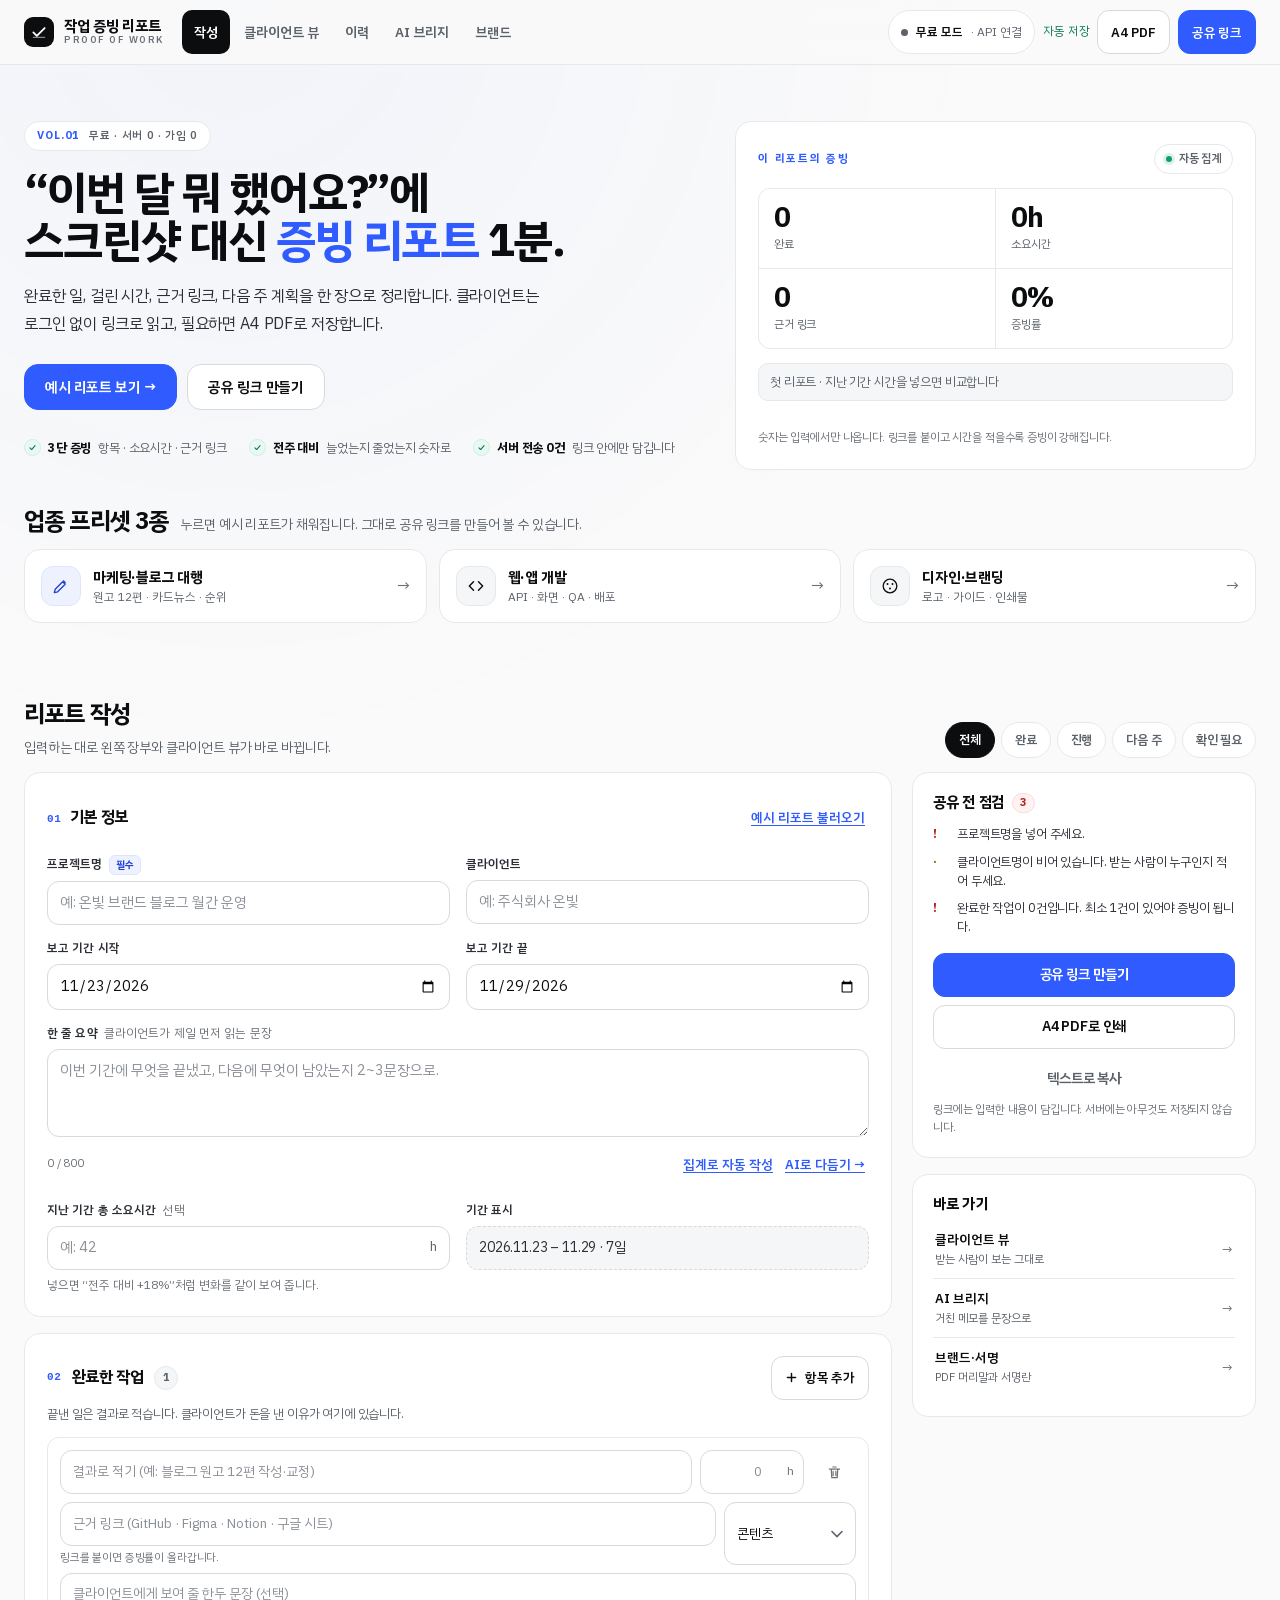
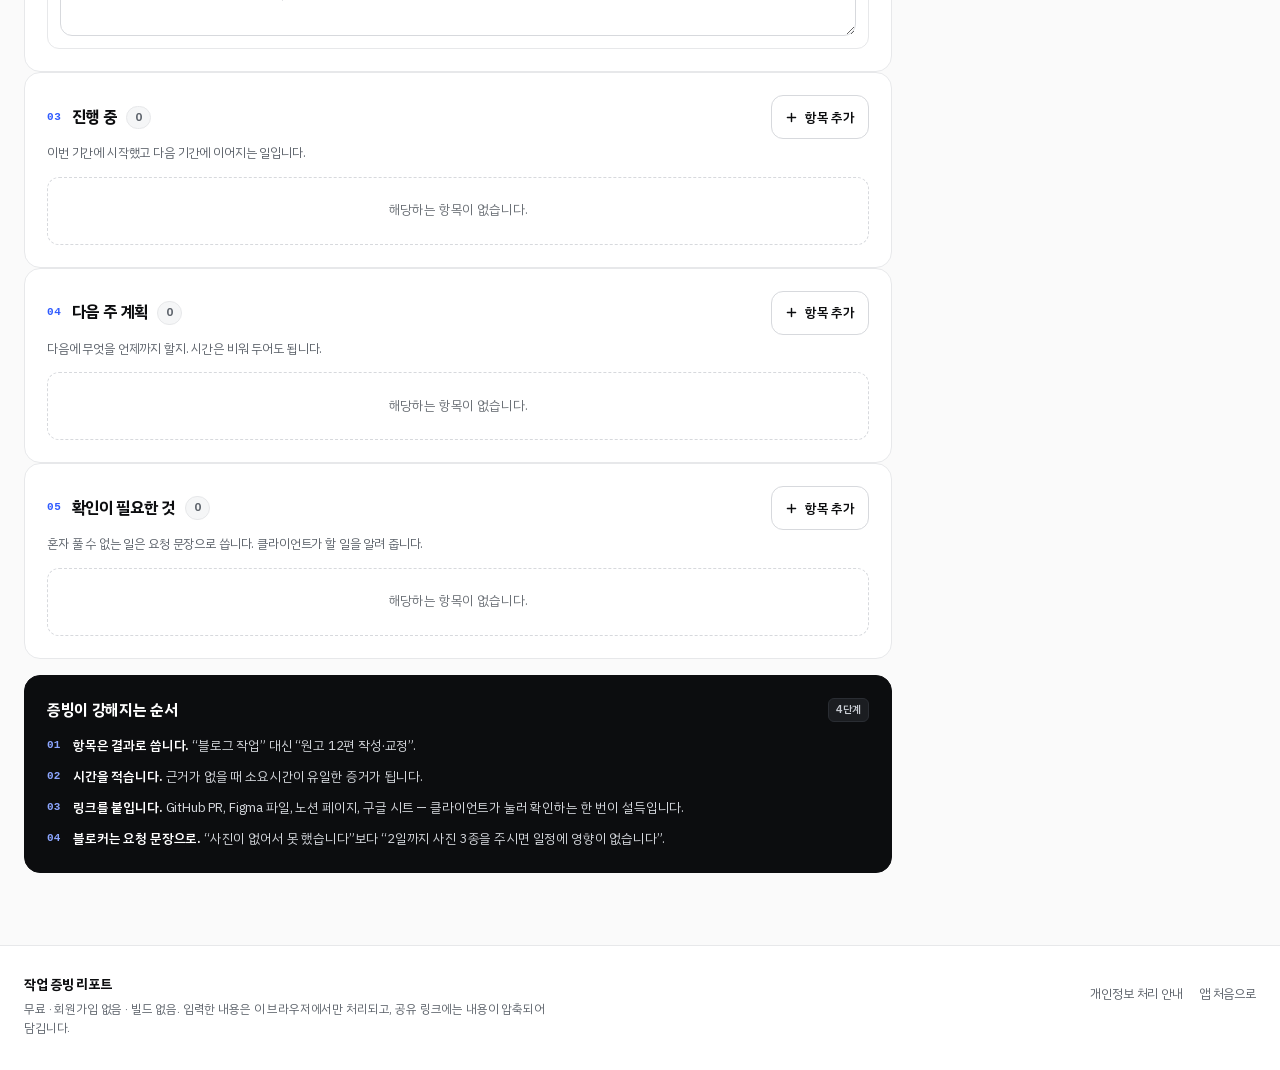
==== index.html @ 81643d04 "Deploy proof-of-work-report static web app (production files only)" ====
<!DOCTYPE html>
<html lang="ko">
<head>
<meta charset="utf-8" />
<meta name="viewport" content="width=device-width, initial-scale=1, viewport-fit=cover" />
<meta http-equiv="Content-Security-Policy" content="default-src 'self'; script-src 'self'; style-src 'self' 'unsafe-inline'; img-src 'self' data: blob:; font-src 'self'; connect-src 'self' https: http://127.0.0.1:* http://localhost:*; form-action 'none'; base-uri 'none'; object-src 'none'" />
<title>작업 증빙 리포트 — 클라이언트에게 보여 줄 1분 리포트</title>
<meta name="description" content="프리랜서·1인 대행사를 위한 작업 증빙 리포트 생성기. 완료 항목·소요시간·근거 링크·다음 주 계획을 공유 URL과 A4 PDF로 정리합니다. 서버 없이 브라우저에서만 동작합니다." />
<meta name="theme-color" content="#FAFAFA" />
<link rel="canonical" href="https://marcj81.github.io/proof-of-work-report/" />
<link rel="icon" href="favicon.svg" type="image/svg+xml" />
<link rel="preload" href="assets/fonts/plexkr-Regular.woff2" as="font" type="font/woff2" crossorigin />
<link rel="stylesheet" href="styles.css" />
<script type="application/ld+json">
{"@context":"https://schema.org","@type":"WebApplication","name":"작업 증빙 리포트 스튜디오","applicationCategory":"BusinessApplication","operatingSystem":"Web","offers":{"@type":"Offer","price":"0","priceCurrency":"KRW"},"description":"완료 항목·소요시간·근거 링크·전주 대비 변화를 공유 URL과 A4 PDF로 정리하는 무서버 리포트 도구.","inLanguage":"ko"}
</script>
</head>
<body>

<a class="skip-link" href="#main">본문으로 바로가기</a>

<!-- ═══════════════ 클라이언트용 읽기 뷰 (?d= 로 열렸을 때만) ═══════════════ -->
<div class="read-shell" id="read-shell" hidden>
  <div class="read-bar">
    <div class="read-bar-inner">
      <span class="read-mark" aria-hidden="true">
        <svg viewBox="0 0 24 24" width="17" height="17"><path d="M4 12.5l5 5L20 6.5" fill="none" stroke="currentColor" stroke-width="2.2" stroke-linecap="round" stroke-linejoin="round"/></svg>
      </span>
      <span class="read-bar-label">작업 증빙 리포트</span>
      <div class="read-bar-actions">
        <button type="button" class="btn btn-outline btn-sm" id="read-import">내 리포트로 가져오기</button>
        <button type="button" class="btn btn-ghost btn-sm" id="read-copy">링크 복사</button>
        <button type="button" class="btn btn-primary btn-sm" id="read-print">A4 PDF로 저장</button>
      </div>
    </div>
  </div>
  <main class="read-main" id="read-main">
    <div class="read-error" id="read-error" hidden>
      <h1>리포트를 열 수 없습니다</h1>
      <p id="read-error-text">주소가 잘렸거나 오래된 링크입니다.</p>
      <p><a class="text-link" href="index.html">작업 증빙 리포트 만들기</a></p>
    </div>
    <div id="read-report" class="report-paper"></div>
  </main>
  <footer class="read-footer">
    <p><strong>이 리포트는 서버에 저장되지 않았습니다.</strong> 내용은 링크 안에만 담겨 있고, 브라우저가 직접 그립니다.</p>
    <p>링크를 아는 사람은 누구나 볼 수 있습니다. 민감한 정보는 빼고 공유하세요.</p>
  </footer>
</div>

<!-- ═══════════════ 빌더 ═══════════════ -->
<div class="app-shell" id="app-shell">

<header class="topbar">
  <div class="topbar-inner">
    <a class="brand" href="#view-write" data-tab-link="write" aria-label="작업 증빙 리포트 스튜디오 홈">
      <span class="brand-mark" aria-hidden="true">
        <svg viewBox="0 0 24 24" width="18" height="18">
          <path d="M4.5 12.5l4.6 4.6L19.5 6.7" fill="none" stroke="currentColor" stroke-width="2.4" stroke-linecap="round" stroke-linejoin="round" />
          <path d="M4.5 19.2h15" fill="none" stroke="currentColor" stroke-width="1.6" stroke-linecap="round" opacity=".5" />
        </svg>
      </span>
      <span class="brand-text">
        <strong>작업 증빙 리포트</strong>
        <small>PROOF OF WORK</small>
      </span>
    </a>

    <nav class="tabs" role="tablist" aria-label="주요 화면">
      <button class="tab is-active" role="tab" aria-selected="true" aria-controls="view-write" id="tab-write" data-tab="write">작성</button>
      <button class="tab" role="tab" aria-selected="false" aria-controls="view-client" id="tab-client" data-tab="client">클라이언트 뷰</button>
      <button class="tab" role="tab" aria-selected="false" aria-controls="view-history" id="tab-history" data-tab="history">이력</button>
      <button class="tab" role="tab" aria-selected="false" aria-controls="view-bridge" id="tab-bridge" data-tab="bridge">AI 브리지</button>
      <button class="tab" role="tab" aria-selected="false" aria-controls="view-brand" id="tab-brand" data-tab="brand">브랜드</button>
    </nav>

    <div class="top-actions">
      <span class="pro-badge-slot" id="proBadge"></span>
      <span class="save-state" id="save-state" aria-live="polite">저장됨</span>
      <button type="button" class="btn btn-outline btn-sm" id="btn-print">A4 PDF</button>
      <button type="button" class="btn btn-primary btn-sm" id="btn-share">공유 링크</button>
    </div>
  </div>
</header>

<main id="main" tabindex="-1">

  <!-- ═══ 작성 ═══ -->
  <section class="view is-active" id="view-write" role="tabpanel" aria-labelledby="tab-write">

    <div class="hero">
      <div class="hero-copy">
        <span class="eyebrow"><b>VOL.01</b> 무료 · 서버 0 · 가입 0</span>
        <h1>“이번 달 뭐 했어요?”에<br />스크린샷 대신 <em>증빙 리포트</em> 1분.</h1>
        <p class="hero-lead">완료한 일, 걸린 시간, 근거 링크, 다음 주 계획을 한 장으로 정리합니다. 클라이언트는 로그인 없이 링크로 읽고, 필요하면 A4 PDF로 저장합니다.</p>
        <div class="cta">
          <button type="button" class="btn btn-blue" data-demo-start>예시 리포트 보기 →</button>
          <button type="button" class="btn btn-outline" data-share-cta>공유 링크 만들기</button>
        </div>
        <ul class="hero-facts" aria-label="이 앱의 기준">
          <li><strong>3단 증빙</strong><span>항목 · 소요시간 · 근거 링크</span></li>
          <li><strong>전주 대비</strong><span>늘었는지 줄었는지 숫자로</span></li>
          <li><strong>서버 전송 0건</strong><span>링크 안에만 담깁니다</span></li>
        </ul>
      </div>

      <aside class="card hero-ledger" aria-label="이 리포트의 증빙 요약">
        <div class="card-head">
          <span class="kicker">이 리포트의 증빙</span>
          <span class="live" style="margin-left:auto"><i></i>자동 집계</span>
        </div>
        <div class="ledger">
          <div class="ledger-cell"><b id="sum-done">0</b><span>완료</span></div>
          <div class="ledger-cell"><b id="sum-hours">0h</b><span>소요시간</span></div>
          <div class="ledger-cell"><b id="sum-links">0</b><span>근거 링크</span></div>
          <div class="ledger-cell"><b id="sum-coverage">0%</b><span>증빙률</span></div>
        </div>
        <p class="delta is-none" id="sum-delta">첫 리포트</p>
        <div class="cats" id="sum-cats" aria-label="작업 분류"></div>
        <p class="rail-note">숫자는 입력에서만 나옵니다. 링크를 붙이고 시간을 적을수록 증빙이 강해집니다.</p>
      </aside>
    </div>

    <section class="preset-strip" aria-labelledby="preset-title">
      <div class="preset-head">
        <h2 id="preset-title">업종 프리셋 3종</h2>
        <p>누르면 예시 리포트가 채워집니다. 그대로 공유 링크를 만들어 볼 수 있습니다.</p>
      </div>
      <div class="preset-grid" id="preset-grid">
        <button type="button" class="preset-card" data-preset="marketing">
          <span class="preset-icon" aria-hidden="true">
            <svg viewBox="0 0 24 24" width="20" height="20"><path d="M4 20l4-1 9-9-3-3-9 9-1 4z" fill="none" stroke="currentColor" stroke-width="1.6" stroke-linejoin="round"/><path d="M14.5 5.5l3 3" stroke="currentColor" stroke-width="1.6"/></svg>
          </span>
          <span class="preset-body"><b>마케팅·블로그 대행</b><small>원고 12편 · 카드뉴스 · 순위</small></span>
          <span class="preset-go" aria-hidden="true">→</span>
        </button>
        <button type="button" class="preset-card" data-preset="dev">
          <span class="preset-icon" aria-hidden="true">
            <svg viewBox="0 0 24 24" width="20" height="20"><path d="M9 7l-5 5 5 5M15 7l5 5-5 5" fill="none" stroke="currentColor" stroke-width="1.7" stroke-linecap="round" stroke-linejoin="round"/></svg>
          </span>
          <span class="preset-body"><b>웹·앱 개발</b><small>API · 화면 · QA · 배포</small></span>
          <span class="preset-go" aria-hidden="true">→</span>
        </button>
        <button type="button" class="preset-card" data-preset="design">
          <span class="preset-icon" aria-hidden="true">
            <svg viewBox="0 0 24 24" width="20" height="20"><circle cx="12" cy="12" r="8.2" fill="none" stroke="currentColor" stroke-width="1.6"/><circle cx="9" cy="9.5" r="1.2" fill="currentColor"/><circle cx="15" cy="9.5" r="1.2" fill="currentColor"/><circle cx="12" cy="15" r="1.2" fill="currentColor"/></svg>
          </span>
          <span class="preset-body"><b>디자인·브랜딩</b><small>로고 · 가이드 · 인쇄물</small></span>
          <span class="preset-go" aria-hidden="true">→</span>
        </button>
      </div>
    </section>

    <div class="studio-head" id="studio">
      <div>
        <h2>리포트 작성</h2>
        <p>입력하는 대로 왼쪽 장부와 클라이언트 뷰가 바로 바뀝니다.</p>
      </div>
      <div class="filters" aria-label="항목 그룹으로 이동">
        <a class="filter on" href="#studio">전체</a>
        <a class="filter" href="#group-done">완료</a>
        <a class="filter" href="#group-doing">진행</a>
        <a class="filter" href="#group-next">다음 주</a>
        <a class="filter" href="#group-block">확인 필요</a>
      </div>
    </div>

    <div class="studio">
      <div class="studio-main">

        <section class="card" aria-labelledby="meta-title">
          <div class="card-head">
            <h2 id="meta-title"><span class="idx">01</span> 기본 정보</h2>
            <button type="button" class="link-btn" id="btn-sample">예시 리포트 불러오기</button>
          </div>
          <div class="grid-2">
            <div class="field">
              <label for="f-project">프로젝트명 <span class="req">필수</span></label>
              <input id="f-project" type="text" maxlength="100" placeholder="예: 온빛 브랜드 블로그 월간 운영" autocomplete="off" />
            </div>
            <div class="field">
              <label for="f-client">클라이언트</label>
              <input id="f-client" type="text" maxlength="80" placeholder="예: 주식회사 온빛" autocomplete="off" />
            </div>
            <div class="field">
              <label for="f-start">보고 기간 시작</label>
              <input id="f-start" type="date" />
            </div>
            <div class="field">
              <label for="f-end">보고 기간 끝</label>
              <input id="f-end" type="date" />
            </div>
            <div class="field field-wide">
              <label for="f-summary">한 줄 요약 <span class="hint">클라이언트가 제일 먼저 읽는 문장</span></label>
              <textarea id="f-summary" rows="3" maxlength="800" placeholder="이번 기간에 무엇을 끝냈고, 다음에 무엇이 남았는지 2~3문장으로."></textarea>
              <div class="field-foot">
                <span class="counter" id="summary-count">0 / 800</span>
                <span class="field-tools">
                  <button type="button" class="link-btn" id="btn-auto-summary">집계로 자동 작성</button>
                  <button type="button" class="link-btn" id="btn-to-bridge">AI로 다듬기 →</button>
                </span>
              </div>
            </div>
            <div class="field">
              <label for="f-prev">지난 기간 총 소요시간 <span class="hint">선택</span></label>
              <div class="input-unit">
                <input id="f-prev" type="number" min="0" max="9999" step="0.5" placeholder="예: 42" />
                <span>h</span>
              </div>
              <p class="field-note">넣으면 “전주 대비 +18%”처럼 변화를 같이 보여 줍니다.</p>
            </div>
            <div class="field">
              <label for="f-period-view">기간 표시</label>
              <p class="readonly-value" id="f-period-view">기간을 넣으면 일수까지 계산합니다</p>
            </div>
          </div>
        </section>

        <div id="item-groups"></div>

        <section class="card tip-card" aria-labelledby="tip-title">
          <div class="card-head">
            <h2 id="tip-title">증빙이 강해지는 순서</h2>
            <span class="tag" style="margin-left:auto">4단계</span>
          </div>
          <ol class="tip-list">
            <li><b>항목은 결과로 씁니다.</b> “블로그 작업” 대신 “원고 12편 작성·교정”.</li>
            <li><b>시간을 적습니다.</b> 근거가 없을 때 소요시간이 유일한 증거가 됩니다.</li>
            <li><b>링크를 붙입니다.</b> GitHub PR, Figma 파일, 노션 페이지, 구글 시트 — 클라이언트가 눌러 확인하는 한 번이 설득입니다.</li>
            <li><b>블로커는 요청 문장으로.</b> “사진이 없어서 못 했습니다”보다 “2일까지 사진 3종을 주시면 일정에 영향이 없습니다”.</li>
          </ol>
        </section>
      </div>

      <aside class="rail" aria-label="공유 준비">
        <section class="card rail-check" aria-labelledby="check-title">
          <h2 id="check-title">공유 전 점검 <span class="pill" id="check-count">0</span></h2>
          <ul class="check-list" id="check-list"></ul>
          <div class="rail-actions">
            <button type="button" class="btn btn-primary btn-block" id="btn-share-rail">공유 링크 만들기</button>
            <button type="button" class="btn btn-outline btn-block" id="btn-print-rail">A4 PDF로 인쇄</button>
            <button type="button" class="btn btn-ghost btn-block" id="btn-copy-text">텍스트로 복사</button>
          </div>
          <p class="rail-note">링크에는 입력한 내용이 담깁니다. 서버에는 아무것도 저장되지 않습니다.</p>
        </section>

        <nav class="card rail-nav" aria-label="바로 가기">
          <h2>바로 가기</h2>
          <button type="button" class="rail-link" data-tab-link="client">
            <span class="rl-t">클라이언트 뷰</span>
            <span class="rl-d">받는 사람이 보는 그대로</span>
            <span class="rl-go" aria-hidden="true">→</span>
          </button>
          <button type="button" class="rail-link" data-tab-link="bridge">
            <span class="rl-t">AI 브리지</span>
            <span class="rl-d">거친 메모를 문장으로</span>
            <span class="rl-go" aria-hidden="true">→</span>
          </button>
          <button type="button" class="rail-link" data-tab-link="brand">
            <span class="rl-t">브랜드·서명</span>
            <span class="rl-d">PDF 머리말과 서명란</span>
            <span class="rl-go" aria-hidden="true">→</span>
          </button>
        </nav>

        <section class="card rail-privacy" id="privacy-card" hidden aria-labelledby="privacy-title">
          <h2 id="privacy-title">개인정보가 보입니다</h2>
          <ul class="privacy-list" id="privacy-list"></ul>
          <p class="rail-note">링크를 아는 사람은 누구나 열람합니다. 공유 전에 지우는 게 안전합니다.</p>
        </section>
      </aside>
    </div>
  </section>

  <!-- ═══ 클라이언트 뷰 ═══ -->
  <section class="view" id="view-client" role="tabpanel" aria-labelledby="tab-client">
    <div class="view-head">
      <div>
        <p class="kicker">받는 사람이 보는 화면</p>
        <h2>클라이언트 뷰</h2>
        <p class="view-lead">공유 링크를 열면 이 화면이 그대로 나옵니다. 로그인도, 앱 설치도 필요 없습니다.</p>
      </div>
      <div class="view-tools">
        <button type="button" class="btn btn-outline btn-sm" id="btn-client-share">이 화면의 링크 복사</button>
        <button type="button" class="btn btn-primary btn-sm" id="btn-client-print">A4 PDF</button>
      </div>
    </div>
    <div class="report-paper" id="report-preview"></div>
  </section>

  <!-- ═══ 이력 ═══ -->
  <section class="view" id="view-history" role="tabpanel" aria-labelledby="tab-history">
    <div class="view-head">
      <div>
        <p class="kicker">이 브라우저에만 저장</p>
        <h2>프로젝트 이력</h2>
        <p class="view-lead">작성하는 동안 자동으로 저장됩니다. 다음 달에는 지난 리포트를 불러와 기간만 바꾸면 됩니다.</p>
      </div>
      <div class="view-tools">
        <button type="button" class="btn btn-outline btn-sm" id="btn-new">새 리포트</button>
        <button type="button" class="btn btn-outline btn-sm" id="btn-export-json">JSON 내려받기</button>
        <label class="btn btn-outline btn-sm file-btn" for="import-json">JSON 불러오기</label>
        <input type="file" id="import-json" accept="application/json,.json" hidden />
      </div>
    </div>
    <div class="history-list" id="history-list"></div>
    <p class="empty-note" id="history-empty">아직 저장된 리포트가 없습니다. 작성 탭에서 프리셋을 눌러 시작해 보세요.</p>
  </section>

  <!-- ═══ AI 브리지 ═══ -->
  <section class="view" id="view-bridge" role="tabpanel" aria-labelledby="tab-bridge">
    <div class="view-head">
      <div>
        <p class="kicker">거친 메모 → 클라이언트용 문장</p>
        <h2>AI 브리지</h2>
        <p class="view-lead">작성 탭의 항목·시간·링크를 프롬프트로 묶어 줍니다. 내가 쓰는 AI(ChatGPT·Claude·Gemini)에 붙여 넣으면 클라이언트가 읽는 문장으로 돌아옵니다.</p>
      </div>
      <div class="view-tools">
        <button type="button" class="btn btn-primary btn-sm" id="btn-pro-polish" data-pro-action="polish">Pro AI로 다듬기</button>
      </div>
    </div>

    <div class="bridge-grid">
      <section class="card">
        <div class="card-head">
          <h2><span class="idx">01</span> 거친 메모</h2>
          <span class="hint">지금 리포트 항목도 프롬프트에 함께 들어갑니다</span>
        </div>
        <textarea id="f-memo" rows="6" placeholder="예: 이번주 블로그 12개 썼고 카드뉴스 4개 올림. 제품사진 없어서 3개는 못씀."></textarea>
        <div class="memo-samples" id="memo-samples"></div>
        <div class="tone-row" role="group" aria-label="문장 톤">
          <span class="row-label">톤</span>
          <div class="chips" id="tone-chips"></div>
        </div>
        <div class="field-foot">
          <span class="field-note">숫자는 리포트에 있는 것만 쓰도록 프롬프트에 못 박습니다.</span>
          <button type="button" class="link-btn" id="btn-build-prompt">프롬프트 다시 만들기</button>
        </div>
      </section>

      <section class="card">
        <div class="card-head">
          <h2><span class="idx">02</span> 프롬프트</h2>
          <span class="pill" id="prompt-chars">0자</span>
        </div>
        <pre class="prompt-box" id="prompt-box" tabindex="0" aria-label="복사할 프롬프트"></pre>
        <div class="bridge-actions">
          <button type="button" class="btn btn-primary" id="btn-copy-prompt">프롬프트 복사</button>
          <button type="button" class="btn btn-outline" data-open="chatgpt">ChatGPT 열기</button>
          <button type="button" class="btn btn-outline" data-open="claude">Claude 열기</button>
          <button type="button" class="btn btn-outline" data-open="gemini">Gemini 열기</button>
        </div>
        <p class="field-note" id="open-note">Gemini는 프롬프트를 주소로 넘기지 않습니다. 복사한 뒤 붙여 넣으세요.</p>
      </section>

      <section class="card bridge-result">
        <div class="card-head">
          <h2><span class="idx">03</span> 돌아온 문장 붙여넣기</h2>
          <span class="pill" id="result-state">대기</span>
        </div>
        <textarea id="f-result" rows="7" placeholder="AI가 준 JSON(또는 문장)을 그대로 붙여 넣으세요. 제목이 맞는 항목에 메모가 들어갑니다."></textarea>
        <div class="bridge-actions">
          <button type="button" class="btn btn-primary" id="btn-apply-result">리포트에 반영</button>
          <button type="button" class="btn btn-ghost" id="btn-clear-result">지우기</button>
        </div>
        <p class="field-note" id="apply-note">반영 전에 미리보기로 확인하세요. 제목이 같은 항목의 메모만 바꿉니다.</p>
      </section>
    </div>
  </section>

  <!-- ═══ 브랜드 ═══ -->
  <section class="view" id="view-brand" role="tabpanel" aria-labelledby="tab-brand">
    <div class="view-head">
      <div>
        <p class="kicker">PDF · 공유 링크에 함께 나갑니다</p>
        <h2>브랜드와 서명</h2>
        <p class="view-lead">로고 텍스트와 브랜드 컬러, 담당자 서명란을 정합니다. 리포트 상단과 하단에 그대로 들어갑니다.</p>
      </div>
      <div class="view-tools">
        <button type="button" class="btn btn-ghost btn-sm" id="btn-brand-reset">기본값으로</button>
      </div>
    </div>

    <div class="brand-grid">
      <section class="card">
        <div class="card-head"><h2>브랜드</h2><span class="hint">가명으로 미리 채워져 있습니다</span></div>
        <div class="grid-2">
          <div class="field">
            <label for="b-logo">로고 텍스트</label>
            <input id="b-logo" type="text" maxlength="40" placeholder="예: 온빛기획" />
          </div>
          <div class="field">
            <label for="b-company">회사·활동명</label>
            <input id="b-company" type="text" maxlength="60" placeholder="예: 온빛기획" />
          </div>
          <div class="field">
            <label for="b-owner">담당자</label>
            <input id="b-owner" type="text" maxlength="40" placeholder="예: 김민수" />
          </div>
          <div class="field">
            <label for="b-role">직함</label>
            <input id="b-role" type="text" maxlength="40" placeholder="예: 퍼포먼스 마케터" />
          </div>
          <div class="field">
            <label for="b-email">연락 이메일 <span class="hint">선택</span></label>
            <input id="b-email" type="email" maxlength="80" placeholder="contact@example.com" />
          </div>
          <div class="field">
            <label for="b-phone">연락처 <span class="hint">선택 · 비워 두면 표시 안 함</span></label>
            <input id="b-phone" type="tel" maxlength="30" placeholder="비워 두기" />
          </div>
          <div class="field field-wide">
            <label>브랜드 컬러</label>
            <div class="color-row">
              <input id="b-color" type="color" value="#2f5bff" aria-label="브랜드 컬러 직접 선택" />
              <div class="swatches" id="color-swatches"></div>
              <span class="color-code" id="color-code">#2f5bff</span>
            </div>
            <p class="field-note">리포트의 번호·구분선·요약 숫자에 쓰입니다. 인쇄에서도 같은 색으로 나옵니다.</p>
          </div>
        </div>

        <div class="card-head sub-head"><h2>서명란</h2></div>
        <div class="grid-2">
          <div class="field">
            <label for="s-name">서명 이름</label>
            <input id="s-name" type="text" maxlength="40" placeholder="예: 김민수" />
          </div>
          <div class="field">
            <label for="s-role">서명 직함</label>
            <input id="s-role" type="text" maxlength="40" placeholder="예: 퍼포먼스 마케터" />
          </div>
          <div class="field">
            <label for="s-date">작성일</label>
            <input id="s-date" type="date" />
          </div>
        </div>
      </section>

      <aside class="card brand-preview-card">
        <p class="kicker">미리보기</p>
        <div class="brand-preview" id="brand-preview"></div>
        <div class="field-foot">
          <span class="field-note">실제 리포트의 머리말·서명란과 같은 모양입니다.</span>
          <button type="button" class="link-btn" id="btn-goto-preview">전체 미리보기 →</button>
        </div>
      </aside>
    </div>
  </section>

</main>

<footer class="footer">
  <div class="footer-inner">
    <div class="footer-brand">
      <strong>작업 증빙 리포트</strong>
      <p>무료 · 회원가입 없음 · 빌드 없음. 입력한 내용은 이 브라우저에서만 처리되고, 공유 링크에는 내용이 압축되어 담깁니다.</p>
    </div>
    <nav class="footer-links" aria-label="안내">
      <a href="privacy.html" id="footer-privacy">개인정보 처리 안내</a>
      <a href="index.html">앱 처음으로</a>
    </nav>
  </div>
</footer>
</div>

<!-- 인쇄 전용: 화면 어디서 Ctrl+P 를 눌러도 리포트만 A4로 나간다 -->
<div id="print-root" aria-hidden="true"></div>

<!-- 공유 모달 -->
<div class="modal" id="share-modal" hidden>
  <div class="modal-backdrop" data-close-modal="1"></div>
  <div class="modal-card" role="dialog" aria-modal="true" aria-labelledby="share-title">
    <h2 id="share-title">공유 링크가 만들어졌습니다</h2>
    <p class="modal-lead">로그인 없이 열리는 클라이언트용 읽기 뷰입니다. 링크를 아는 사람은 누구나 볼 수 있습니다.</p>
    <div class="share-row">
      <input id="share-url" type="text" readonly aria-label="공유 링크" />
      <button type="button" class="btn btn-primary" id="btn-copy-share">복사</button>
    </div>
    <div class="share-meta">
      <span id="share-size">0자</span>
      <span id="share-warn" class="warn-text" hidden>링크가 깁니다. 항목을 줄이거나 메모를 짧게 해 주세요.</span>
    </div>
    <div class="modal-actions">
      <button type="button" class="btn btn-outline" id="btn-open-share">새 탭에서 열기</button>
      <button type="button" class="btn btn-ghost" id="btn-share-close">닫기</button>
    </div>
  </div>
</div>

<div class="toast-root" id="toast-root" aria-live="polite" aria-atomic="false"></div>

<script src="core.js"></script>
<script src="data.js"></script>
<script src="engines/pro-api-connector.js"></script>
<script src="engines/pro-studio.js"></script>
<script src="app.js"></script>
</body>
</html>
---- styles.css ----
/* ============================================================
   작업 증빙 리포트 스튜디오 · styles.css  v2.0.0
   ------------------------------------------------------------
   디자인 시스템: A안 — Crisp Bento SaaS
   · 바탕 #FAFAFA · 표면 #FFFFFF · 1px #E7E8EA 보더 · 카드 16px 라운드
   · 코발트 #2F5BFF 단일 액센트 · 산세리프 800 헤드라인
   · 그림자는 hover 에서만, 위계는 크기·여백·보더로
   화면 1벌, 인쇄 1벌(@media print → #print-root 만).
   터치 타겟 최소 44px, 390px 가로 넘침 0, 본문 대비 4.5:1 이상.
   ============================================================ */

@font-face {
  font-family: 'PlexKR';
  src: url('assets/fonts/plexkr-Regular.woff2') format('woff2');
  font-weight: 400;
  font-style: normal;
  font-display: swap;
}
@font-face {
  font-family: 'PlexKR';
  src: url('assets/fonts/plexkr-SemiBold.woff2') format('woff2');
  font-weight: 600;
  font-style: normal;
  font-display: swap;
}
@font-face {
  font-family: 'PlexKR';
  src: url('assets/fonts/plexkr-Bold.woff2') format('woff2');
  font-weight: 700;
  font-style: normal;
  font-display: swap;
}

:root {
  /* A안 토큰 */
  --bg: #fafafa;
  --surface: #ffffff;
  --surface-2: #f5f6f7;
  --ink: #0c0d0f;
  --ink-2: #2b2f35;
  --sub: #5c626a;
  --muted: #5c626a;
  --muted-2: #6b7076;
  --line: #e7e8ea;
  --line-2: #d7d9dd;
  --accent: #2f5bff;
  --accent-soft: #eef2ff;
  --accent-line: #dde4ff;
  --accent-strong: #1e3fd0;
  --accent-on-dark: #8ca6ff;
  --ok: #0e9f6e;
  --ok-ink: #0b7a55;
  --ok-soft: #e9f9f1;
  --ok-line: #cbefdf;
  --warn: #8a5a12;
  --warn-soft: #fdf6e7;
  --warn-line: #f0e0bd;
  --danger: #b42318;
  --danger-soft: #fef3f2;
  --danger-line: #fadbd7;
  --radius: 16px;
  --radius-sm: 12px;
  --radius-xs: 10px;
  --shadow: 0 12px 28px -20px rgba(12, 13, 15, .35);
  --shadow-pop: 0 28px 64px -32px rgba(12, 13, 15, .45);
  --tap: 44px;
  --font-body: 'PlexKR', 'Apple SD Gothic Neo', 'Malgun Gothic', system-ui, -apple-system, sans-serif;
  --ui: var(--font-body);
  --mono: ui-monospace, 'SFMono-Regular', Menlo, Consolas, monospace;
}

* { box-sizing: border-box; }

/* hidden 속성은 항상 이긴다(.read-shell 처럼 display 를 지정한 요소 포함) */
[hidden] { display: none !important; }

html { -webkit-text-size-adjust: 100%; scroll-behavior: smooth; }

body {
  margin: 0;
  background: var(--bg);
  color: var(--ink);
  font-family: var(--ui);
  font-size: 15px;
  line-height: 1.6;
  letter-spacing: -.01em;
  -webkit-font-smoothing: antialiased;
}

/* 아주 옅은 코발트 조명. 포인터를 막지 않는다(테스트가 확인). */
body::before {
  content: '';
  position: fixed;
  inset: 0;
  pointer-events: none;
  z-index: 0;
  background-image: radial-gradient(circle at 18% 0%, rgba(47, 91, 255, .04), transparent 55%);
}

h1, h2, h3, h4 { margin: 0; letter-spacing: -.02em; line-height: 1.3; }
p { margin: 0; }
ul, ol { margin: 0; }
button { font-family: inherit; }

a { color: var(--accent); }

.skip-link {
  position: absolute;
  left: 12px;
  top: -70px;
  z-index: 100;
  background: var(--ink);
  color: #fff;
  padding: 12px 16px;
  border-radius: var(--radius-xs);
  text-decoration: none;
  min-height: var(--tap);
  display: inline-flex;
  align-items: center;
}
.skip-link:focus { top: 12px; }

:focus-visible {
  outline: 2px solid var(--accent);
  outline-offset: 2px;
  border-radius: 6px;
}

.sr-only {
  position: absolute;
  width: 1px; height: 1px;
  margin: -1px; padding: 0;
  overflow: hidden;
  clip: rect(0 0 0 0);
  white-space: nowrap;
  border: 0;
}

/* ── 상단 바 ─────────────────────────────────────────── */

.topbar {
  position: sticky;
  top: 0;
  z-index: 40;
  background: rgba(250, 250, 250, .86);
  backdrop-filter: blur(14px) saturate(1.2);
  border-bottom: 1px solid var(--line);
}

.topbar-inner {
  max-width: 1280px;
  margin: 0 auto;
  padding: 10px 24px;
  display: flex;
  align-items: center;
  gap: 18px;
}

.brand {
  display: inline-flex;
  align-items: center;
  gap: 10px;
  text-decoration: none;
  color: var(--ink);
  flex: none;
  min-height: var(--tap);
}
.brand-mark {
  width: 30px;
  height: 30px;
  border-radius: 9px;
  background: var(--ink);
  color: #fff;
  display: inline-flex;
  align-items: center;
  justify-content: center;
  flex: none;
}
.brand-mark svg { display: block; width: 18px; height: 18px; }
.brand-text { display: flex; flex-direction: column; line-height: 1.15; }
.brand-text strong { font-size: 15px; font-weight: 700; letter-spacing: -.02em; }
.brand-text small {
  font-size: 9.5px;
  letter-spacing: .16em;
  color: var(--muted-2);
  font-weight: 600;
}

.tabs {
  display: flex;
  gap: 2px;
  overflow-x: auto;
  scrollbar-width: none;
  flex: 1 1 auto;
  min-width: 0;
}
.tabs::-webkit-scrollbar { display: none; }

.tab {
  appearance: none;
  border: 0;
  background: transparent;
  color: var(--sub);
  font-size: 13.5px;
  font-weight: 600;
  padding: 0 12px;
  min-height: var(--tap);
  border-radius: 10px;
  cursor: pointer;
  white-space: nowrap;
  flex: none;
  transition: background .15s ease, color .15s ease;
}
.tab:hover { background: var(--surface-2); color: var(--ink); }
.tab.is-active { background: var(--ink); color: #fff; }

.top-actions {
  display: flex;
  align-items: center;
  gap: 8px;
  flex: none;
  margin-left: auto;
}

.save-state {
  font-size: 12px;
  color: var(--muted-2);
  white-space: nowrap;
  font-variant-numeric: tabular-nums;
}
.save-state.is-saving { color: var(--warn); }
.save-state.is-saved { color: var(--ok-ink); }

/* ── 버튼 ────────────────────────────────────────────── */

.btn {
  appearance: none;
  border: 1px solid var(--line-2);
  border-radius: var(--radius-sm);
  min-height: var(--tap);
  padding: 0 16px;
  font-size: 14px;
  font-weight: 600;
  letter-spacing: -.01em;
  cursor: pointer;
  display: inline-flex;
  align-items: center;
  justify-content: center;
  gap: 7px;
  text-decoration: none;
  background: var(--surface);
  color: var(--ink);
  transition: background .15s ease, border-color .15s ease, box-shadow .15s ease, transform .06s ease;
  white-space: nowrap;
}
.btn:active { transform: translateY(1px); }
.btn-sm { min-height: var(--tap); padding: 0 13px; font-size: 13px; }
.btn-block { display: flex; width: 100%; }
.btn-primary { background: var(--accent); color: #fff; border-color: var(--accent); }
.btn-primary:hover { background: var(--accent-strong); border-color: var(--accent-strong); }
.btn-blue { background: var(--accent); color: #fff; border-color: var(--accent); }
.btn-blue:hover { background: var(--accent-strong); border-color: var(--accent-strong); }
.btn-outline { background: var(--surface); color: var(--ink); border-color: var(--line-2); }
.btn-outline:hover { border-color: var(--ink); box-shadow: var(--shadow); }
.btn-ghost { background: transparent; color: var(--sub); border-color: transparent; }
.btn-ghost:hover { background: var(--surface-2); color: var(--ink); }
.btn[disabled] { opacity: .45; cursor: not-allowed; }
.btn[data-pro-mode="pro"] { background: var(--ink); border-color: var(--ink); color: #fff; }

.file-btn { cursor: pointer; }

.icon-btn {
  appearance: none;
  border: 1px solid var(--line);
  background: var(--surface);
  border-radius: var(--radius-xs);
  width: var(--tap);
  height: var(--tap);
  display: inline-flex;
  align-items: center;
  justify-content: center;
  cursor: pointer;
  color: var(--sub);
}
.icon-btn:hover { color: var(--ink); border-color: var(--line-2); }

.link-btn {
  appearance: none;
  background: none;
  border: 0;
  color: var(--accent);
  font-size: 13px;
  font-weight: 600;
  cursor: pointer;
  padding: 6px 4px;
  text-decoration: underline;
  text-underline-offset: 3px;
  text-decoration-thickness: 1px;
  min-height: var(--tap);
}
.link-btn:hover { color: var(--accent-strong); }

/* ── 필 · 태그 · 칩 ──────────────────────────────────── */

.pill {
  display: inline-flex;
  align-items: center;
  justify-content: center;
  min-width: 22px;
  height: 20px;
  padding: 0 7px;
  border-radius: 999px;
  background: var(--surface-2);
  color: var(--sub);
  font-size: 11px;
  font-weight: 700;
  font-variant-numeric: tabular-nums;
  border: 1px solid var(--line);
}
.pill.is-ok { background: var(--ok-soft); color: var(--ok-ink); border-color: var(--ok-line); }
.pill.is-warn { background: var(--warn-soft); color: var(--warn); border-color: var(--warn-line); }
.pill.is-error { background: var(--danger-soft); color: var(--danger); border-color: var(--danger-line); }

.tag {
  display: inline-flex;
  align-items: center;
  gap: 4px;
  font-size: 10.5px;
  font-weight: 600;
  letter-spacing: .02em;
  padding: 3px 7px;
  border-radius: 6px;
  background: var(--surface-2);
  color: var(--sub);
  border: 1px solid var(--line);
}
.tag.blue { background: var(--accent-soft); color: #2445c9; border-color: var(--accent-line); }
.tag.live { background: var(--ok-soft); color: var(--ok-ink); border-color: var(--ok-line); }

.live {
  display: inline-flex;
  align-items: center;
  gap: 7px;
  height: 30px;
  padding: 0 11px;
  border: 1px solid var(--line);
  border-radius: 999px;
  background: var(--surface);
  font-size: 11.5px;
  font-weight: 600;
  color: var(--sub);
  white-space: nowrap;
}
.live i {
  width: 6px;
  height: 6px;
  border-radius: 50%;
  background: var(--ok);
  box-shadow: 0 0 0 3px rgba(14, 159, 110, .14);
  display: block;
  flex: none;
}

.chip {
  appearance: none;
  border: 1px solid var(--line-2);
  background: var(--surface);
  border-radius: 999px;
  padding: 0 13px;
  min-height: var(--tap);
  font-size: 12.5px;
  font-weight: 600;
  color: var(--ink-2);
  cursor: pointer;
  white-space: nowrap;
}
.chip:hover { border-color: var(--ink); }
.chip.is-on { background: var(--ink); border-color: var(--ink); color: #fff; }

/* ── 히어로 ──────────────────────────────────────────── */

.hero {
  max-width: 1280px;
  margin: 0 auto;
  padding: 56px 24px 36px;
  display: grid;
  grid-template-columns: minmax(0, 1.12fr) minmax(0, .88fr);
  gap: 48px;
  align-items: start;
  position: relative;
  z-index: 1;
}

.eyebrow {
  display: inline-flex;
  align-items: center;
  gap: 9px;
  min-height: 30px;
  padding: 0 12px;
  border: 1px solid var(--line);
  border-radius: 999px;
  background: var(--surface);
  font-size: 11px;
  font-weight: 600;
  letter-spacing: .06em;
  text-transform: uppercase;
  color: var(--sub);
}
.eyebrow b { color: var(--accent); letter-spacing: .08em; font-weight: 700; }

.hero h1 {
  margin-top: 18px;
  font-size: clamp(32px, 3.55vw, 52px);
  font-weight: 800;
  line-height: 1.06;
  letter-spacing: -.045em;
  word-break: keep-all;
}
.hero h1 em { font-style: normal; color: var(--accent); }

.hero-lead {
  margin-top: 18px;
  color: var(--ink-2);
  font-size: 16px;
  line-height: 1.7;
  max-width: 34em;
  word-break: keep-all;
}

.cta { display: flex; gap: 10px; margin-top: 26px; flex-wrap: wrap; align-items: center; }
.cta .btn { height: 46px; padding: 0 20px; font-size: 14.5px; border-radius: 14px; }

.hero-facts {
  list-style: none;
  padding: 0;
  margin-top: 28px;
  display: flex;
  flex-wrap: wrap;
  gap: 10px 22px;
  align-items: center;
}
.hero-facts li {
  display: inline-flex;
  align-items: center;
  gap: 7px;
  font-size: 12.5px;
  color: var(--sub);
  min-width: 0;
}
.hero-facts li::before {
  content: '';
  width: 15px;
  height: 15px;
  border-radius: 50%;
  flex: none;
  background-color: var(--ok-soft);
  border: 1px solid var(--ok-line);
  background-image: url("data:image/svg+xml;charset=utf-8,%3Csvg xmlns='http://www.w3.org/2000/svg' viewBox='0 0 16 16'%3E%3Cpath d='M3.5 8.6l3 3L12.5 4.8' fill='none' stroke='%230b7a55' stroke-width='2' stroke-linecap='round' stroke-linejoin='round'/%3E%3C/svg%3E");
  background-repeat: no-repeat;
  background-position: center;
  background-size: 9px 9px;
}
.hero-facts strong { font-size: 12.5px; font-weight: 700; color: var(--ink); }
.hero-facts span { color: var(--sub); }

/* 히어로 오른쪽: 이 리포트의 증빙 장부 */
.hero-ledger {
  padding: 22px;
  display: flex;
  flex-direction: column;
  gap: 14px;
}
.hero-ledger .card-head { margin: 0; gap: 8px; }
.hero-ledger .rail-note { margin: 0; }

/* ── 섹션 머리 · 필터 ────────────────────────────────── */

.studio-head,
.preset-strip {
  max-width: 1280px;
  margin: 0 auto;
  padding: 0 24px;
  position: relative;
  z-index: 1;
}
.studio-head {
  display: flex;
  align-items: flex-end;
  justify-content: space-between;
  gap: 16px;
  flex-wrap: wrap;
  margin-bottom: 14px;
}
.preset-strip { padding-bottom: 6px; }
.preset-strip .preset-head {
  display: flex;
  align-items: baseline;
  gap: 12px;
  flex-wrap: wrap;
  margin-bottom: 12px;
}
.studio-head { margin-top: 44px; }
.studio-head h2,
.preset-strip h2 { font-size: 24px; font-weight: 700; letter-spacing: -.035em; }
.studio-head p,
.preset-strip p { margin-top: 6px; font-size: 13.5px; color: var(--sub); }
.preset-strip .preset-head p { margin-top: 0; }

.filters { display: flex; gap: 6px; flex-wrap: wrap; }
.filter {
  display: inline-flex;
  align-items: center;
  min-height: 36px;
  padding: 0 13px;
  border-radius: 999px;
  border: 1px solid var(--line);
  background: var(--surface);
  font-size: 12.5px;
  font-weight: 600;
  color: var(--sub);
  text-decoration: none;
  transition: border-color .15s ease, color .15s ease, background .15s ease;
}
.filter:hover { border-color: var(--line-2); color: var(--ink); }
.filter.on { background: var(--ink); border-color: var(--ink); color: #fff; }

/* ── 프리셋 카드 ─────────────────────────────────────── */

.preset-grid {
  display: grid;
  grid-template-columns: repeat(3, minmax(0, 1fr));
  gap: 12px;
  max-width: none;
  margin: 0;
  padding: 0 0 26px;
  position: relative;
  z-index: 1;
}

.preset-card {
  appearance: none;
  text-align: left;
  display: flex;
  align-items: center;
  gap: 12px;
  background: var(--surface);
  border: 1px solid var(--line);
  border-radius: var(--radius);
  padding: 16px;
  min-height: 74px;
  cursor: pointer;
  color: var(--ink);
  transition: border-color .15s ease, box-shadow .15s ease, transform .12s ease;
}
.preset-card:hover {
  border-color: var(--line-2);
  box-shadow: var(--shadow);
  transform: translateY(-1px);
}
.preset-icon {
  flex: none;
  width: 40px; height: 40px;
  border-radius: 12px;
  background: var(--surface-2);
  border: 1px solid var(--line);
  color: var(--ink);
  display: inline-flex;
  align-items: center;
  justify-content: center;
}
.preset-card:nth-child(1) .preset-icon { background: var(--accent-soft); border-color: var(--accent-line); color: var(--accent-strong); }
.preset-body { display: flex; flex-direction: column; min-width: 0; }
.preset-body b { font-size: 14.5px; font-weight: 700; letter-spacing: -.015em; }
.preset-body small { font-size: 12px; color: var(--sub); overflow: hidden; text-overflow: ellipsis; white-space: nowrap; }
.preset-go { margin-left: auto; color: var(--muted-2); font-size: 16px; flex: none; }

/* ── 스튜디오 레이아웃 ───────────────────────────────── */

.studio {
  max-width: 1280px;
  margin: 0 auto;
  padding: 0 24px 72px;
  display: grid;
  grid-template-columns: minmax(0, 1fr) 344px;
  gap: 20px;
  align-items: start;
  position: relative;
  z-index: 1;
}
.studio-main { display: flex; flex-direction: column; gap: 16px; min-width: 0; }
.rail { display: flex; flex-direction: column; gap: 16px; min-width: 0; }
@media (min-width: 1081px) {
  .rail { position: sticky; top: 84px; }
}

.card {
  background: var(--surface);
  border: 1px solid var(--line);
  border-radius: var(--radius);
  padding: 22px;
  min-width: 0;
}

.card-head {
  display: flex;
  align-items: center;
  gap: 10px;
  margin-bottom: 16px;
  flex-wrap: wrap;
}
.card-head h2 { font-size: 16px; font-weight: 700; letter-spacing: -.02em; display: inline-flex; align-items: baseline; gap: 8px; }
.card-head .idx {
  font-family: var(--mono);
  font-size: 11px;
  font-weight: 600;
  letter-spacing: .06em;
  color: var(--accent);
}
.card-head .link-btn { margin-left: auto; }
.card-head .hint { font-size: 12px; color: var(--muted-2); margin-left: auto; }
.sub-head { margin-top: 22px; border-top: 1px solid var(--line); padding-top: 20px; }

.hint { font-size: 12px; font-weight: 400; color: var(--muted-2); }

/* ── 폼 ──────────────────────────────────────────────── */

.grid-2 {
  display: grid;
  grid-template-columns: repeat(2, minmax(0, 1fr));
  gap: 14px 16px;
}
.field { display: flex; flex-direction: column; gap: 6px; min-width: 0; }
.field-wide { grid-column: 1 / -1; }
.field > label {
  font-size: 12px;
  font-weight: 600;
  letter-spacing: .01em;
  color: var(--ink-2);
  display: flex;
  align-items: baseline;
  gap: 6px;
  flex-wrap: wrap;
}
.req {
  font-size: 10px;
  font-weight: 700;
  color: var(--accent-strong);
  background: var(--accent-soft);
  border: 1px solid var(--accent-line);
  border-radius: 6px;
  padding: 1px 6px;
  letter-spacing: .02em;
}
.field-note { font-size: 12px; color: var(--muted-2); line-height: 1.5; }
.field-foot {
  display: flex;
  align-items: center;
  gap: 10px;
  flex-wrap: wrap;
  justify-content: space-between;
}
.counter { font-size: 11.5px; color: var(--muted-2); font-variant-numeric: tabular-nums; }
.field-tools { display: inline-flex; gap: 4px; align-items: center; }

input[type="text"], input[type="url"], input[type="email"], input[type="tel"],
input[type="date"], input[type="number"], input[type="search"],
select, textarea {
  width: 100%;
  min-height: var(--tap);
  background: var(--surface);
  border: 1px solid var(--line-2);
  border-radius: var(--radius-sm);
  color: var(--ink);
  font-family: inherit;
  font-size: 14.5px;
  padding: 10px 12px;
  line-height: 1.5;
  transition: border-color .15s ease, box-shadow .15s ease;
}
textarea { resize: vertical; min-height: 80px; }
input::placeholder, textarea::placeholder { color: #8b9097; }
input:hover, select:hover, textarea:hover { border-color: var(--muted-2); }
input:focus, select:focus, textarea:focus {
  outline: none;
  border-color: var(--accent);
  box-shadow: 0 0 0 3px rgba(47, 91, 255, .16);
}
select {
  appearance: none;
  background-image: url("data:image/svg+xml;charset=utf-8,%3Csvg xmlns='http://www.w3.org/2000/svg' width='12' height='8' viewBox='0 0 12 8'%3E%3Cpath d='M1 1.5l5 5 5-5' fill='none' stroke='%235c626a' stroke-width='1.6' stroke-linecap='round'/%3E%3C/svg%3E");
  background-repeat: no-repeat;
  background-position: right 12px center;
  padding-right: 32px;
}
input[type="date"] { min-height: var(--tap); }
input.is-empty { color: var(--muted-2); }

.input-unit { position: relative; display: flex; align-items: center; }
.input-unit input { padding-right: 34px; }
.input-unit span {
  position: absolute;
  right: 13px;
  font-size: 13px;
  color: var(--sub);
  pointer-events: none;
}

.readonly-value {
  min-height: var(--tap);
  display: flex;
  align-items: center;
  font-size: 14px;
  color: var(--ink-2);
  background: var(--surface-2);
  border: 1px dashed var(--line-2);
  border-radius: var(--radius-sm);
  padding: 8px 12px;
  font-variant-numeric: tabular-nums;
}

/* ── 항목 그룹 ───────────────────────────────────────── */

.group-head {
  display: flex;
  align-items: center;
  gap: 10px;
  margin-bottom: 4px;
  flex-wrap: wrap;
}
.group-head h2 { font-size: 16px; font-weight: 700; letter-spacing: -.02em; }
.group-no {
  font-family: var(--mono);
  font-size: 11px;
  font-weight: 600;
  color: var(--accent);
  letter-spacing: .06em;
}
.group-count {
  font-size: 11px;
  font-weight: 700;
  color: var(--sub);
  background: var(--surface-2);
  border: 1px solid var(--line);
  border-radius: 999px;
  padding: 2px 8px;
  font-variant-numeric: tabular-nums;
}
.group-sum { font-size: 12px; color: var(--muted-2); font-variant-numeric: tabular-nums; }
.group-head .btn { margin-left: auto; }

.group-desc { font-size: 12.5px; color: var(--sub); margin-bottom: 14px; line-height: 1.55; }

.item-list { display: flex; flex-direction: column; gap: 10px; }
.card.group, #studio, h2[id^="group-"] { scroll-margin-top: 88px; }
.item-list:empty + .empty-row { display: flex; }
.empty-row {
  display: none;
  align-items: center;
  justify-content: center;
  gap: 8px;
  min-height: 68px;
  border: 1px dashed var(--line-2);
  border-radius: var(--radius-sm);
  color: var(--muted-2);
  font-size: 13px;
  background: transparent;
  text-align: center;
  padding: 12px;
}

.item-row {
  display: grid;
  grid-template-columns: minmax(0, 1fr) 104px var(--tap);
  gap: 8px;
  padding: 12px;
  border: 1px solid var(--line);
  border-radius: var(--radius-sm);
  background: var(--surface);
  min-width: 0;
}
.item-row[data-status="doing"] { border-color: var(--accent-line); }
.item-row[data-status="block"] { border-color: var(--danger-line); background: #fffafa; }

.item-row .row-2 { grid-column: 1 / -1; display: grid; grid-template-columns: minmax(0, 1fr) 132px; gap: 8px; }
.item-row .row-3 { grid-column: 1 / -1; display: grid; grid-template-columns: minmax(0, 1fr); gap: 8px; }
.item-row .row-4 { grid-column: 1 / -1; display: grid; grid-template-columns: minmax(0, 1fr); gap: 6px; }
.item-row .row-4 label { font-size: 11.5px; font-weight: 600; color: var(--danger); }
.item-row textarea { min-height: 60px; }
.item-row input, .item-row select, .item-row textarea { font-size: 13.5px; }
.item-row .hours-wrap { position: relative; }
.item-row .hours-wrap input { padding-right: 26px; text-align: right; font-variant-numeric: tabular-nums; }
.item-row .hours-wrap span { position: absolute; right: 10px; top: 50%; transform: translateY(-50%); font-size: 12px; color: var(--muted-2); }
.item-row .ev-wrap { min-width: 0; }
.ev-hint { display: block; margin-top: 4px; font-size: 11px; color: var(--muted-2); line-height: 1.4; }
.ev-hint.is-ok { color: var(--ok-ink); }
.ev-hint.is-bad { color: var(--danger); }
input.is-invalid { border-color: var(--danger); }

.item-del {
  appearance: none;
  border: 1px solid transparent;
  background: transparent;
  color: var(--muted-2);
  border-radius: var(--radius-xs);
  width: var(--tap);
  height: var(--tap);
  align-self: start;
  cursor: pointer;
  display: inline-flex;
  align-items: center;
  justify-content: center;
}
.item-del:hover { color: var(--danger); background: var(--danger-soft); border-color: var(--danger-line); }

/* ── 요약 장부 ───────────────────────────────────────── */

.kicker {
  font-size: 11px;
  font-weight: 700;
  letter-spacing: .16em;
  text-transform: uppercase;
  color: var(--accent);
}

.ledger {
  display: grid;
  grid-template-columns: repeat(2, minmax(0, 1fr));
  gap: 1px;
  border: 1px solid var(--line);
  border-radius: var(--radius-sm);
  overflow: hidden;
  background: var(--line);
}
.ledger-cell {
  background: var(--surface);
  padding: 14px 15px;
  display: flex;
  flex-direction: column;
  gap: 2px;
}
.ledger-cell b {
  font-size: 28px;
  font-weight: 800;
  letter-spacing: -.045em;
  font-variant-numeric: tabular-nums;
  line-height: 1.1;
  color: var(--ink);
}
.ledger-cell span { font-size: 11.5px; color: var(--sub); font-weight: 500; }

.delta {
  font-size: 12.5px;
  font-weight: 600;
  color: var(--accent-strong);
  background: var(--accent-soft);
  border: 1px solid var(--accent-line);
  border-radius: var(--radius-xs);
  padding: 8px 11px;
  font-variant-numeric: tabular-nums;
}
.delta.is-none { background: var(--surface-2); border-color: var(--line); color: var(--sub); font-weight: 500; }
.delta.is-down { background: var(--warn-soft); border-color: var(--warn-line); color: var(--warn); }

.cats { display: flex; flex-direction: column; gap: 8px; }
.cat-row { display: grid; grid-template-columns: 62px 1fr 40px; align-items: center; gap: 8px; font-size: 11.5px; }
.cat-row .cat-name { color: var(--sub); }
.cat-row .cat-bar { height: 6px; border-radius: 999px; background: var(--surface-2); overflow: hidden; }
.cat-row .cat-bar i { display: block; height: 100%; background: var(--accent); border-radius: 999px; }
.cat-row .cat-pct { text-align: right; color: var(--ink-2); font-variant-numeric: tabular-nums; font-weight: 600; }

.rail-actions { margin-top: 16px; display: flex; flex-direction: column; gap: 8px; }
.rail-note { font-size: 11.5px; color: var(--muted-2); line-height: 1.55; }

.rail-check { padding: 20px; }
.rail-check h2, .rail-privacy h2 {
  font-size: 15px;
  font-weight: 700;
  letter-spacing: -.02em;
  display: flex;
  align-items: center;
  gap: 8px;
  margin-bottom: 12px;
}

.check-list, .privacy-list { list-style: none; padding: 0; display: flex; flex-direction: column; gap: 9px; }
.check-list li, .privacy-list li {
  display: grid;
  grid-template-columns: 16px minmax(0, 1fr);
  gap: 8px;
  font-size: 12.5px;
  line-height: 1.5;
  color: var(--ink-2);
}
.check-list li .mark { font-weight: 700; line-height: 1.45; }
.check-list li.is-error .mark { color: var(--danger); }
.check-list li.is-warn .mark { color: var(--warn); }
.check-list li.is-ok { color: var(--sub); }
.check-list li.is-ok .mark { color: var(--ok-ink); }
.privacy-list li { grid-template-columns: minmax(0, 1fr); }
.privacy-list li b { font-weight: 600; }
.privacy-list .where { color: var(--sub); font-weight: 400; font-size: 11.5px; }

.rail-privacy { border-color: var(--danger-line); background: #fffafa; }
.rail-privacy h2 { color: var(--danger); }

.rail-nav { padding: 20px; }
.rail-nav h2 { font-size: 15px; font-weight: 700; letter-spacing: -.02em; margin-bottom: 6px; }
.rail-link {
  appearance: none;
  background: none;
  border: 0;
  border-top: 1px solid var(--line);
  display: grid;
  grid-template-columns: minmax(0, 1fr) auto;
  align-items: center;
  gap: 2px 10px;
  padding: 10px 2px;
  min-height: var(--tap);
  text-align: left;
  cursor: pointer;
  color: var(--ink);
  width: 100%;
}
.rail-link:first-of-type { border-top: 0; }
.rail-link .rl-t { grid-column: 1; grid-row: 1; font-size: 13px; font-weight: 600; }
.rail-link .rl-d { grid-column: 1; grid-row: 2; font-size: 11.5px; color: var(--sub); }
.rail-link .rl-go { grid-column: 2; grid-row: 1 / span 2; align-self: center; color: var(--muted-2); font-size: 13px; }
.rail-link:hover { background: var(--surface-2); }
.rail-link:hover .rl-t { color: var(--accent-strong); }

/* ── 팁 카드(다크 타일) ──────────────────────────────── */

.tip-card {
  background: var(--ink);
  border-color: var(--ink);
  color: #fff;
}
.tip-card .card-head { margin-bottom: 14px; }
.tip-card h2 { color: #fff; font-size: 15.5px; }
.tip-card .tag { background: #1b1d21; border-color: #2a2d33; color: #c9cdd4; }
.tip-list {
  margin: 0;
  padding: 0;
  list-style: none;
  counter-reset: tip;
  display: flex;
  flex-direction: column;
  gap: 10px;
  font-size: 13px;
  color: #d5d8dd;
  line-height: 1.6;
}
.tip-list li { counter-increment: tip; padding-left: 26px; position: relative; }
.tip-list li::before {
  content: counter(tip, decimal-leading-zero);
  position: absolute;
  left: 0;
  top: 1px;
  font-family: var(--mono);
  font-size: 11px;
  font-weight: 600;
  color: var(--accent-on-dark);
  letter-spacing: .02em;
}
.tip-list b { font-weight: 600; color: #fff; }

/* ── 다른 탭 공통 ────────────────────────────────────── */

.view { display: none; }
.view.is-active { display: block; }

.view-head {
  max-width: 1280px;
  margin: 0 auto;
  padding: 44px 24px 20px;
  display: flex;
  align-items: flex-end;
  justify-content: space-between;
  gap: 20px;
  flex-wrap: wrap;
  position: relative;
  z-index: 1;
}
.view-head h2 { font-size: 28px; font-weight: 700; letter-spacing: -.04em; }
.view-lead { margin-top: 8px; font-size: 14px; color: var(--sub); max-width: 52em; }
.view-tools { display: flex; gap: 8px; flex-wrap: wrap; }

/* ── 클라이언트 뷰 ──────────────────────────────────── */

#view-client, #view-history, #view-bridge, #view-brand { padding-bottom: 64px; }

.report-paper {
  max-width: 900px;
  margin: 0 auto;
  background: var(--surface);
  border: 1px solid var(--line);
  border-radius: var(--radius);
  box-shadow: 0 12px 32px -28px rgba(12, 13, 15, .45);
  padding: 44px 46px 38px;
  min-width: 0;
}
#report-preview { margin-bottom: 20px; }

/* ── 리포트(공유 뷰 · 미리보기 · 인쇄 공통) ─────────── */

.report {
  --rc: #2f5bff;
  color: var(--ink);
  font-size: 14px;
  line-height: 1.62;
  min-width: 0;
}

.rep-head {
  display: flex;
  align-items: flex-start;
  justify-content: space-between;
  gap: 20px;
  padding-bottom: 16px;
  border-bottom: 1px solid var(--line);
  flex-wrap: wrap;
}
.rep-brand { display: flex; align-items: center; gap: 10px; min-width: 0; }
.rep-logo-mark {
  width: 32px; height: 32px;
  border-radius: var(--radius-xs);
  background: var(--rc);
  color: #fff;
  display: inline-flex;
  align-items: center;
  justify-content: center;
  flex: none;
  font-size: 13px;
  font-weight: 700;
}
.rep-brand-text { display: flex; flex-direction: column; line-height: 1.2; min-width: 0; }
.rep-brand-text b { font-size: 14px; font-weight: 700; letter-spacing: -.02em; }
.rep-brand-text small { font-size: 9.5px; letter-spacing: .14em; color: var(--muted-2); font-weight: 600; }
.rep-head-right { text-align: right; font-size: 11.5px; color: var(--sub); line-height: 1.5; }
.rep-head-right b { display: block; font-size: 12px; color: var(--ink); font-weight: 700; letter-spacing: .04em; }

.rep-titleblock { padding: 24px 0 4px; }
.rep-kicker {
  font-size: 10.5px;
  font-weight: 700;
  letter-spacing: .18em;
  color: var(--rc);
  text-transform: uppercase;
  margin-bottom: 8px;
}
.rep-title {
  font-size: 26px;
  font-weight: 800;
  letter-spacing: -.04em;
  line-height: 1.24;
  word-break: keep-all;
  overflow-wrap: anywhere;
}
.rep-meta {
  margin-top: 12px;
  display: flex;
  flex-wrap: wrap;
  gap: 6px 18px;
  font-size: 12.5px;
  color: var(--ink-2);
}
.rep-meta span { display: inline-flex; gap: 6px; align-items: baseline; }
.rep-meta span b { font-size: 10.5px; letter-spacing: .08em; color: var(--muted-2); font-weight: 700; text-transform: uppercase; }

.rep-stats {
  display: grid;
  grid-template-columns: repeat(4, minmax(0, 1fr));
  gap: 8px;
  margin-top: 20px;
}
.rep-stat {
  background: var(--surface-2);
  border: 1px solid var(--line);
  border-radius: var(--radius-xs);
  padding: 12px 14px;
}
.rep-stat b {
  display: block;
  font-size: 20px;
  font-weight: 800;
  letter-spacing: -.035em;
  font-variant-numeric: tabular-nums;
  line-height: 1.2;
}
.rep-stat span { font-size: 10.5px; color: var(--sub); letter-spacing: .02em; }

.rep-summary {
  margin-top: 18px;
  padding: 14px 16px;
  background: var(--accent-soft);
  border: 1px solid var(--accent-line);
  border-radius: var(--radius-sm);
  font-size: 13.5px;
  line-height: 1.7;
  color: var(--ink-2);
  word-break: keep-all;
  overflow-wrap: anywhere;
}
.rep-summary .label {
  display: block;
  font-size: 10px;
  letter-spacing: .14em;
  font-weight: 700;
  color: var(--accent-strong);
  text-transform: uppercase;
  margin-bottom: 5px;
}

.rep-section { margin-top: 26px; }
.rep-section-head {
  display: flex;
  align-items: baseline;
  gap: 10px;
  padding-bottom: 8px;
  border-bottom: 1px solid var(--line);
  margin-bottom: 2px;
}
.rep-section-head .no {
  font-family: var(--mono);
  font-size: 10.5px;
  font-weight: 600;
  color: var(--accent);
  letter-spacing: .06em;
}
.rep-section-head h2 { font-size: 14px; font-weight: 700; letter-spacing: -.015em; }
.rep-section-head .n { font-size: 11.5px; color: var(--muted-2); margin-left: auto; font-variant-numeric: tabular-nums; }

.rep-item {
  display: grid;
  grid-template-columns: minmax(0, 1fr) auto;
  column-gap: 14px;
  row-gap: 3px;
  padding: 12px 0;
  border-bottom: 1px solid rgba(12, 13, 15, .07);
}
.rep-item:last-child { border-bottom: 0; }
.rep-item h3 {
  font-size: 14px;
  font-weight: 600;
  letter-spacing: -.015em;
  line-height: 1.45;
  word-break: keep-all;
  overflow-wrap: anywhere;
}
.rep-item .hours {
  font-size: 12.5px;
  font-weight: 700;
  color: var(--ink-2);
  font-variant-numeric: tabular-nums;
  white-space: nowrap;
  padding-top: 1px;
}
.rep-item .hours.is-empty { color: var(--muted-2); font-weight: 400; }
.rep-memo {
  grid-column: 1 / -1;
  font-size: 12.5px;
  color: var(--ink-2);
  line-height: 1.65;
  word-break: keep-all;
  overflow-wrap: anywhere;
}
.rep-links { grid-column: 1 / -1; display: flex; flex-wrap: wrap; gap: 6px; margin-top: 6px; }
.rep-link {
  display: inline-flex;
  align-items: center;
  gap: 5px;
  font-size: 11px;
  font-weight: 600;
  color: var(--accent-strong);
  text-decoration: none;
  border: 1px solid var(--accent-line);
  border-radius: 999px;
  padding: 3px 9px;
  background: var(--accent-soft);
  max-width: 100%;
  overflow: hidden;
  text-overflow: ellipsis;
  white-space: nowrap;
}
.rep-link:hover { background: #e4eaff; }
.rep-link svg { flex: none; }
.rep-ask {
  grid-column: 1 / -1;
  margin-top: 6px;
  font-size: 12px;
  line-height: 1.6;
  background: var(--danger-soft);
  border: 1px solid var(--danger-line);
  border-radius: var(--radius-xs);
  padding: 8px 10px;
  color: #7c1c13;
  word-break: keep-all;
  overflow-wrap: anywhere;
}
.rep-ask b { font-weight: 700; letter-spacing: .02em; }

.rep-item.is-block h3::before {
  content: '';
  display: inline-block;
  width: 6px; height: 6px;
  border-radius: 50%;
  background: var(--danger);
  margin-right: 7px;
  vertical-align: 2px;
}

.rep-sign {
  margin-top: 30px;
  padding-top: 16px;
  border-top: 1px solid var(--line);
  display: flex;
  align-items: flex-end;
  justify-content: space-between;
  gap: 20px;
  flex-wrap: wrap;
}
.rep-sign-left { font-size: 11px; color: var(--muted-2); line-height: 1.6; }
.rep-sign-left b { display: block; font-size: 12px; color: var(--ink-2); font-weight: 600; }
.rep-sign-left span { display: block; }
.rep-sign-box { text-align: right; }
.rep-sign-line {
  width: 168px;
  border-bottom: 1px solid var(--ink);
  height: 26px;
  margin-left: auto;
  position: relative;
}
.rep-sign-line span {
  position: absolute;
  right: 2px;
  bottom: 3px;
  font-size: 17px;
  font-style: italic;
  font-weight: 600;
  color: var(--ink);
  letter-spacing: -.02em;
}
.rep-sign-name { font-size: 11.5px; color: var(--sub); margin-top: 5px; }
.rep-sign-name b { font-weight: 600; color: var(--ink); }

.rep-foot {
  margin-top: 22px;
  padding-top: 12px;
  border-top: 1px dashed var(--line-2);
  display: flex;
  justify-content: space-between;
  gap: 12px;
  flex-wrap: wrap;
  font-size: 10px;
  color: var(--muted-2);
  line-height: 1.5;
}

.rep-empty {
  padding: 30px 0;
  text-align: center;
  color: var(--muted-2);
  font-size: 12.5px;
}

/* ── 읽기 뷰 껍데기 ─────────────────────────────────── */

.read-shell { min-height: 100vh; display: flex; flex-direction: column; }
.read-bar {
  position: sticky;
  top: 0;
  z-index: 30;
  background: rgba(250, 250, 250, .9);
  backdrop-filter: blur(14px) saturate(1.2);
  border-bottom: 1px solid var(--line);
}
.read-bar-inner {
  max-width: 960px;
  margin: 0 auto;
  padding: 8px 24px;
  display: flex;
  align-items: center;
  gap: 10px;
  min-height: 64px;
}
.read-mark {
  width: 28px; height: 28px;
  border-radius: 8px;
  background: var(--ink);
  color: #fff;
  display: inline-flex;
  align-items: center;
  justify-content: center;
  flex: none;
}
.read-bar-label { font-size: 13px; font-weight: 700; letter-spacing: -.01em; }
.read-bar-actions { margin-left: auto; display: flex; gap: 6px; }
.read-main { flex: 1; padding: 32px 24px 40px; }
.read-shell .report-paper { max-width: 860px; }
.read-footer {
  max-width: 860px;
  margin: 0 auto;
  padding: 0 24px 44px;
  font-size: 11.5px;
  color: var(--muted-2);
  line-height: 1.6;
  display: flex;
  flex-direction: column;
  gap: 4px;
}
.read-footer strong { color: var(--sub); }
.read-error {
  max-width: 560px;
  margin: 60px auto;
  text-align: center;
  background: var(--surface);
  border: 1px solid var(--line);
  border-radius: var(--radius);
  padding: 36px 28px;
}
.read-error h1 { font-size: 20px; margin-bottom: 10px; letter-spacing: -.03em; }
.read-error p { color: var(--sub); font-size: 13.5px; margin-bottom: 14px; }
.text-link { color: var(--accent); font-size: 13.5px; font-weight: 600; }

/* ── 이력 ────────────────────────────────────────────── */

.history-list {
  max-width: 1280px;
  margin: 0 auto;
  padding: 0 24px;
  display: flex;
  flex-direction: column;
  gap: 10px;
  position: relative;
  z-index: 1;
}
.history-card {
  background: var(--surface);
  border: 1px solid var(--line);
  border-radius: var(--radius);
  padding: 18px 20px;
  display: grid;
  grid-template-columns: minmax(0, 1fr) auto;
  gap: 10px 18px;
  align-items: center;
  transition: border-color .15s ease, box-shadow .15s ease;
}
.history-card:hover { border-color: var(--line-2); box-shadow: var(--shadow); }
.history-card.is-current { border-color: var(--accent); box-shadow: 0 0 0 1px var(--accent) inset; }
.hc-main { min-width: 0; }
.hc-main h3 { font-size: 15px; font-weight: 700; margin-bottom: 3px; overflow: hidden; text-overflow: ellipsis; white-space: nowrap; letter-spacing: -.02em; }
.hc-meta { font-size: 12px; color: var(--sub); display: flex; gap: 6px 14px; flex-wrap: wrap; font-variant-numeric: tabular-nums; }
.hc-stats { display: flex; gap: 14px; margin-top: 8px; font-size: 11.5px; color: var(--sub); flex-wrap: wrap; }
.hc-stats b { color: var(--ink); font-weight: 600; font-variant-numeric: tabular-nums; }
.hc-actions { display: flex; gap: 6px; flex-wrap: wrap; justify-content: flex-end; }
.empty-note { max-width: 1280px; margin: 20px auto; padding: 0 24px; color: var(--muted-2); font-size: 13.5px; }
.empty-note[hidden] { display: none; }

/* ── AI 브리지 ──────────────────────────────────────── */

.bridge-grid {
  max-width: 1280px;
  margin: 0 auto;
  padding: 0 24px;
  display: grid;
  grid-template-columns: repeat(2, minmax(0, 1fr));
  gap: 16px;
  align-items: start;
  position: relative;
  z-index: 1;
}
.bridge-grid .card { display: flex; flex-direction: column; gap: 12px; }
.bridge-grid .card-head { margin-bottom: 0; }
.bridge-result { grid-column: 1 / -1; }

.memo-samples { display: flex; gap: 6px; flex-wrap: wrap; }

.tone-row { display: flex; align-items: center; gap: 12px; flex-wrap: wrap; }
.row-label { font-size: 12px; font-weight: 600; color: var(--sub); }
.chips { display: flex; gap: 6px; flex-wrap: wrap; }

.prompt-box {
  font-family: var(--mono);
  font-size: 11.5px;
  line-height: 1.65;
  background: #fbfbfc;
  border: 1px solid var(--line);
  border-radius: var(--radius-sm);
  padding: 14px;
  margin: 0;
  max-height: 340px;
  overflow: auto;
  white-space: pre-wrap;
  word-break: break-word;
  color: var(--ink-2);
  min-height: 120px;
}
.bridge-actions { display: flex; gap: 8px; flex-wrap: wrap; }
.bridge-actions .btn { flex: 1 1 auto; }

#f-memo, #f-result { min-height: 120px; font-size: 13.5px; }

/* ── 브랜드 ─────────────────────────────────────────── */

.brand-grid {
  max-width: 1280px;
  margin: 0 auto;
  padding: 0 24px;
  display: grid;
  grid-template-columns: minmax(0, 1.5fr) minmax(0, 1fr);
  gap: 16px;
  align-items: start;
  position: relative;
  z-index: 1;
}
.color-row { display: flex; align-items: center; gap: 10px; flex-wrap: wrap; }
input[type="color"] {
  width: 56px;
  height: var(--tap);
  padding: 4px;
  border: 1px solid var(--line-2);
  border-radius: var(--radius-xs);
  background: var(--surface);
  cursor: pointer;
}
.swatches { display: flex; gap: 6px; }
.swatch {
  width: 30px;
  height: 30px;
  border-radius: 50%;
  border: 2px solid transparent;
  cursor: pointer;
  padding: 0;
  box-shadow: 0 0 0 1px var(--line) inset;
}
.swatch.is-on { border-color: var(--ink); }
.color-code { font-family: var(--mono); font-size: 12px; color: var(--sub); }

.brand-preview-card { position: sticky; top: 84px; }
.brand-preview {
  border: 1px solid var(--line);
  border-radius: var(--radius-sm);
  background: var(--surface);
  padding: 20px;
  margin-bottom: 12px;
  min-width: 0;
}
.bp-head { display: flex; align-items: center; gap: 9px; padding-bottom: 12px; border-bottom: 1px solid var(--line); }
.bp-mark { width: 26px; height: 26px; border-radius: 8px; background: var(--rc, #2f5bff); color: #fff; display: inline-flex; align-items: center; justify-content: center; font-size: 12px; font-weight: 700; flex: none; }
.bp-name { font-size: 13.5px; font-weight: 700; letter-spacing: -.02em; overflow: hidden; text-overflow: ellipsis; white-space: nowrap; }
.bp-sub { font-size: 9.5px; letter-spacing: .14em; color: var(--muted-2); font-weight: 600; }
.bp-body { padding-top: 14px; }
.bp-kicker { font-size: 10px; letter-spacing: .16em; font-weight: 700; color: var(--rc, #2f5bff); text-transform: uppercase; margin-bottom: 6px; }
.bp-title { font-size: 16px; font-weight: 700; letter-spacing: -.03em; word-break: keep-all; overflow-wrap: anywhere; }
.bp-line { margin-top: 10px; height: 6px; border-radius: 999px; background: var(--surface-2); }
.bp-line.short { width: 62%; }
.bp-sign { margin-top: 18px; padding-top: 12px; border-top: 1px solid var(--line); text-align: right; }
.bp-sign .line { width: 120px; margin-left: auto; border-bottom: 1px solid var(--ink); height: 18px; }
.bp-sign span { font-size: 10.5px; color: var(--sub); }

/* ── 모달 ────────────────────────────────────────────── */

.modal { position: fixed; inset: 0; z-index: 60; display: flex; align-items: center; justify-content: center; padding: 18px; }
.modal[hidden] { display: none; }
.modal-backdrop { position: absolute; inset: 0; background: rgba(12, 13, 15, .45); backdrop-filter: blur(3px); }
.modal-card {
  position: relative;
  background: var(--surface);
  border-radius: var(--radius);
  border: 1px solid var(--line);
  box-shadow: var(--shadow-pop);
  max-width: 560px;
  width: 100%;
  padding: 26px;
  max-height: calc(100vh - 36px);
  overflow: auto;
}
.modal-card h2 { font-size: 19px; letter-spacing: -.03em; margin-bottom: 8px; }
.modal-lead { font-size: 13px; color: var(--sub); margin-bottom: 16px; }
.share-row { display: flex; gap: 8px; }
.share-row input { font-family: var(--mono); font-size: 11.5px; }
.share-meta { display: flex; gap: 10px; flex-wrap: wrap; margin-top: 8px; font-size: 11.5px; color: var(--muted-2); font-variant-numeric: tabular-nums; }
.warn-text { color: var(--danger); font-weight: 600; }
.modal-actions { display: flex; gap: 8px; justify-content: flex-end; margin-top: 20px; flex-wrap: wrap; }

/* ── 토스트 ─────────────────────────────────────────── */

.toast-root {
  position: fixed;
  left: 50%;
  bottom: 22px;
  transform: translateX(-50%);
  z-index: 80;
  display: flex;
  flex-direction: column;
  gap: 8px;
  align-items: center;
  width: min(92vw, 440px);
  pointer-events: none;
}
.toast {
  pointer-events: auto;
  background: var(--ink);
  color: #fff;
  font-size: 13px;
  font-weight: 500;
  padding: 12px 16px;
  border-radius: var(--radius-xs);
  box-shadow: var(--shadow-pop);
  max-width: 100%;
  text-align: center;
  animation: toast-in .18s ease;
}
.toast-action { cursor: pointer; }
.toast.is-warn { background: #6d4310; }
.toast.is-error { background: #8a1c12; }
@keyframes toast-in { from { opacity: 0; transform: translateY(6px); } to { opacity: 1; transform: none; } }

/* ── 푸터 ────────────────────────────────────────────── */

.footer { border-top: 1px solid var(--line); background: var(--surface); position: relative; z-index: 1; }
.footer-inner {
  max-width: 1280px;
  margin: 0 auto;
  padding: 26px 24px 32px;
  display: flex;
  justify-content: space-between;
  gap: 20px;
  flex-wrap: wrap;
}
.footer-brand strong { font-size: 13.5px; letter-spacing: -.02em; }
.footer-brand p { font-size: 12px; color: var(--sub); max-width: 44em; margin-top: 4px; line-height: 1.6; }
.footer-links { display: flex; gap: 16px; flex-wrap: wrap; align-items: flex-start; }
.footer-links a {
  font-size: 12.5px;
  color: var(--sub);
  min-height: var(--tap);
  display: inline-flex;
  align-items: center;
  text-decoration: none;
}
.footer-links a:hover { color: var(--ink); text-decoration: underline; text-underline-offset: 3px; }

/* ── 인쇄 ────────────────────────────────────────────── */

#print-root { display: none; }

@page { size: A4; margin: 13mm 12mm 14mm; }

@media print {
  html, body {
    background: #fff !important;
    margin: 0;
    padding: 0;
    font-size: 11pt;
    -webkit-print-color-adjust: exact;
    print-color-adjust: exact;
  }
  body::before { display: none !important; }
  body > *:not(#print-root) { display: none !important; }
  #print-root { display: block !important; }

  #print-root.report-paper {
    max-width: none;
    width: auto;
    margin: 0;
    padding: 0;
    border: 0;
    border-radius: 0;
    box-shadow: none;
    background: #fff;
  }
  #print-root .report { --rc: #2f5bff; font-size: 10.5pt; line-height: 1.55; }
  #print-root .rep-title { font-size: 19pt; }
  #print-root .rep-kicker { font-size: 8pt; }
  #print-root .rep-logo-mark { width: 24px; height: 24px; border-radius: 5px; }
  #print-root .rep-brand-text b { font-size: 10.5pt; }
  #print-root .rep-brand-text small { font-size: 7pt; }
  #print-root .rep-head-right { font-size: 8.5pt; }
  #print-root .rep-head-right b { font-size: 9pt; }
  #print-root .rep-meta { font-size: 9pt; gap: 4px 14px; }
  #print-root .rep-meta span b { font-size: 7.5pt; }
  #print-root .rep-stats { margin-top: 14px; gap: 6px; }
  #print-root .rep-stat { padding: 8px 10px; background: #f7f8f9; }
  #print-root .rep-stat b { font-size: 14pt; }
  #print-root .rep-stat span { font-size: 8pt; }
  #print-root .rep-summary { font-size: 10pt; padding: 10px 12px; margin-top: 12px; }
  #print-root .rep-section { margin-top: 16px; }
  #print-root .rep-section-head h2 { font-size: 10.5pt; }
  #print-root .rep-section-head .no { font-size: 8pt; }
  #print-root .rep-section-head .n { font-size: 8.5pt; }
  #print-root .rep-item { padding: 7px 0; break-inside: avoid; page-break-inside: avoid; }
  #print-root .rep-item h3 { font-size: 10pt; }
  #print-root .rep-item .hours { font-size: 9pt; }
  #print-root .rep-memo { font-size: 9pt; line-height: 1.5; }
  #print-root .rep-link { font-size: 7.5pt; padding: 1px 6px; }
  #print-root .rep-ask { font-size: 8.5pt; padding: 5px 8px; }
  #print-root .rep-sign { margin-top: 18px; break-inside: avoid; }
  #print-root .rep-sign-line { width: 34mm; height: 18px; }
  #print-root .rep-sign-line span { font-size: 12pt; }
  #print-root .rep-foot { font-size: 7.5pt; margin-top: 12px; }
  #print-root .rep-section-head { break-after: avoid; page-break-after: avoid; }
  #print-root .rep-head { break-after: avoid; }
  #print-root .rep-titleblock { break-after: avoid; }
  a { color: inherit; text-decoration: none; }
  #print-root .rep-link::after { content: ''; }
}

/* ── 반응형 ──────────────────────────────────────────── */

@media (max-width: 1080px) {
  .studio { grid-template-columns: minmax(0, 1fr); }
  .rail { position: static; display: grid; grid-template-columns: repeat(2, minmax(0, 1fr)); align-items: start; }
  .rail > .card:only-child { grid-column: 1 / -1; }
  .brand-grid { grid-template-columns: minmax(0, 1fr); }
  .brand-preview-card { position: static; }
}

@media (max-width: 940px) {
  .hero { grid-template-columns: minmax(0, 1fr); gap: 30px; padding-top: 40px; }
  .hero h1 { font-size: clamp(32px, 6vw, 46px); }
  .preset-grid { grid-template-columns: repeat(2, minmax(0, 1fr)); }
  .preset-grid .preset-card:first-child { grid-column: 1 / -1; }
}

@media (max-width: 860px) {
  .preset-grid { grid-template-columns: minmax(0, 1fr); }
  .preset-grid .preset-card:first-child { grid-column: auto; }
  .studio { padding-left: 16px; padding-right: 16px; }
  .hero, .studio-head, .preset-strip, .view-head, .history-list, .bridge-grid, .brand-grid { padding-left: 16px; padding-right: 16px; }
  .bridge-grid { grid-template-columns: minmax(0, 1fr); }
  .report-paper { padding: 28px 22px; }
  .topbar-inner { flex-wrap: wrap; gap: 8px 12px; padding: 8px 16px; }
  .brand { order: 1; }
  .top-actions { order: 2; }
  .tabs { order: 3; flex-basis: 100%; }
  .save-state { display: none; }
  .view-head { align-items: flex-start; }
  .studio-head { margin-top: 34px; }
}

@media (max-width: 620px) {
  body { font-size: 14.5px; }
  .rail { grid-template-columns: minmax(0, 1fr); }
  .grid-2 { grid-template-columns: minmax(0, 1fr); }
  .card { padding: 16px; }
  .hero { padding-top: 30px; padding-bottom: 24px; }
  .hero h1 { font-size: 32px; }
  .hero-lead { font-size: 14.5px; }
  .cta .btn { flex: 1 1 auto; }
  #btn-print { display: none; }
  .topbar { background: var(--bg); backdrop-filter: none; }
  .topbar-inner { padding: 6px 14px; gap: 6px 10px; }
  .brand-text strong { font-size: 14px; }
  #proBadge .pc-sub { display: none; }
  .item-row { grid-template-columns: minmax(0, 1fr) var(--tap); padding: 10px; }
  .item-row > input[data-field="title"] { grid-column: 1 / -1; }
  .item-row .hours-wrap { max-width: 132px; }
  .item-row .item-del { align-self: center; justify-self: end; }
  .item-row textarea { min-height: 84px; }
  .item-row .row-2 { grid-template-columns: minmax(0, 1fr); }
  .rep-stats { grid-template-columns: repeat(2, minmax(0, 1fr)); }
  .rep-title { font-size: 21px; }
  .report-paper { padding: 22px 16px; }
  .read-bar-inner { padding: 8px 12px; flex-wrap: wrap; }
  .read-bar-actions { width: 100%; margin-left: 0; }
  .read-bar-actions .btn { flex: 1 1 auto; }
  .read-main { padding: 16px 10px 26px; }
  .read-footer { padding: 0 14px 34px; }
  .history-card { grid-template-columns: minmax(0, 1fr); padding: 16px; }
  .hc-actions { justify-content: flex-start; }
  .modal-card { padding: 18px; }
  .share-row { flex-direction: column; }
  .toast-root { bottom: 14px; }
  .brand-preview-card { padding: 16px; }
  .bp-title { font-size: 15px; }
  .rep-sign { gap: 12px; }
  .rep-sign-box { text-align: left; }
  .rep-sign-line { margin-left: 0; }
  .ledger-cell b { font-size: 24px; }
}

@media (max-width: 400px) {
  .top-actions { gap: 6px; }
  .top-actions .btn { padding: 0 11px; }
  .brand-text small { display: none; }
  .ledger-cell b { font-size: 22px; }
  .filter { min-height: 34px; padding: 0 11px; }
}

@media (prefers-reduced-motion: reduce) {
  * { transition: none !important; animation: none !important; scroll-behavior: auto !important; }
}

body.is-read .skip-link { display: none; }

/* ── 문서 페이지(privacy.html) ───────────────────────── */

.doc-body { background: var(--bg); }
.doc {
  max-width: 760px;
  margin: 0 auto;
  padding: 56px 22px 80px;
}
.doc h1 { font-size: 30px; letter-spacing: -.04em; margin-bottom: 14px; font-weight: 800; }
.doc-lead { font-size: 15px; color: var(--sub); line-height: 1.7; margin-bottom: 30px; }
.doc section { margin-top: 26px; padding-top: 22px; border-top: 1px solid var(--line); }
.doc h2 { font-size: 17px; font-weight: 700; letter-spacing: -.02em; margin-bottom: 10px; }
.doc p { font-size: 14px; color: var(--ink-2); line-height: 1.75; margin-bottom: 10px; }
.doc ul { padding-left: 20px; display: flex; flex-direction: column; gap: 7px; margin: 8px 0 12px; }
.doc li { font-size: 13.5px; color: var(--ink-2); line-height: 1.65; }
.doc code {
  font-family: var(--mono);
  font-size: 12px;
  background: var(--surface-2);
  border: 1px solid var(--line);
  border-radius: 6px;
  padding: 1px 5px;
}
.doc strong { font-weight: 600; color: var(--ink); }
.doc-back { margin-top: 34px; }

/* Pro 연결 배지도 터치 타겟 44px */
#proBadge .proconn-badge {
  min-height: var(--tap);
  padding: 0 12px;
  border-radius: 999px;
  font-size: 12px;
}
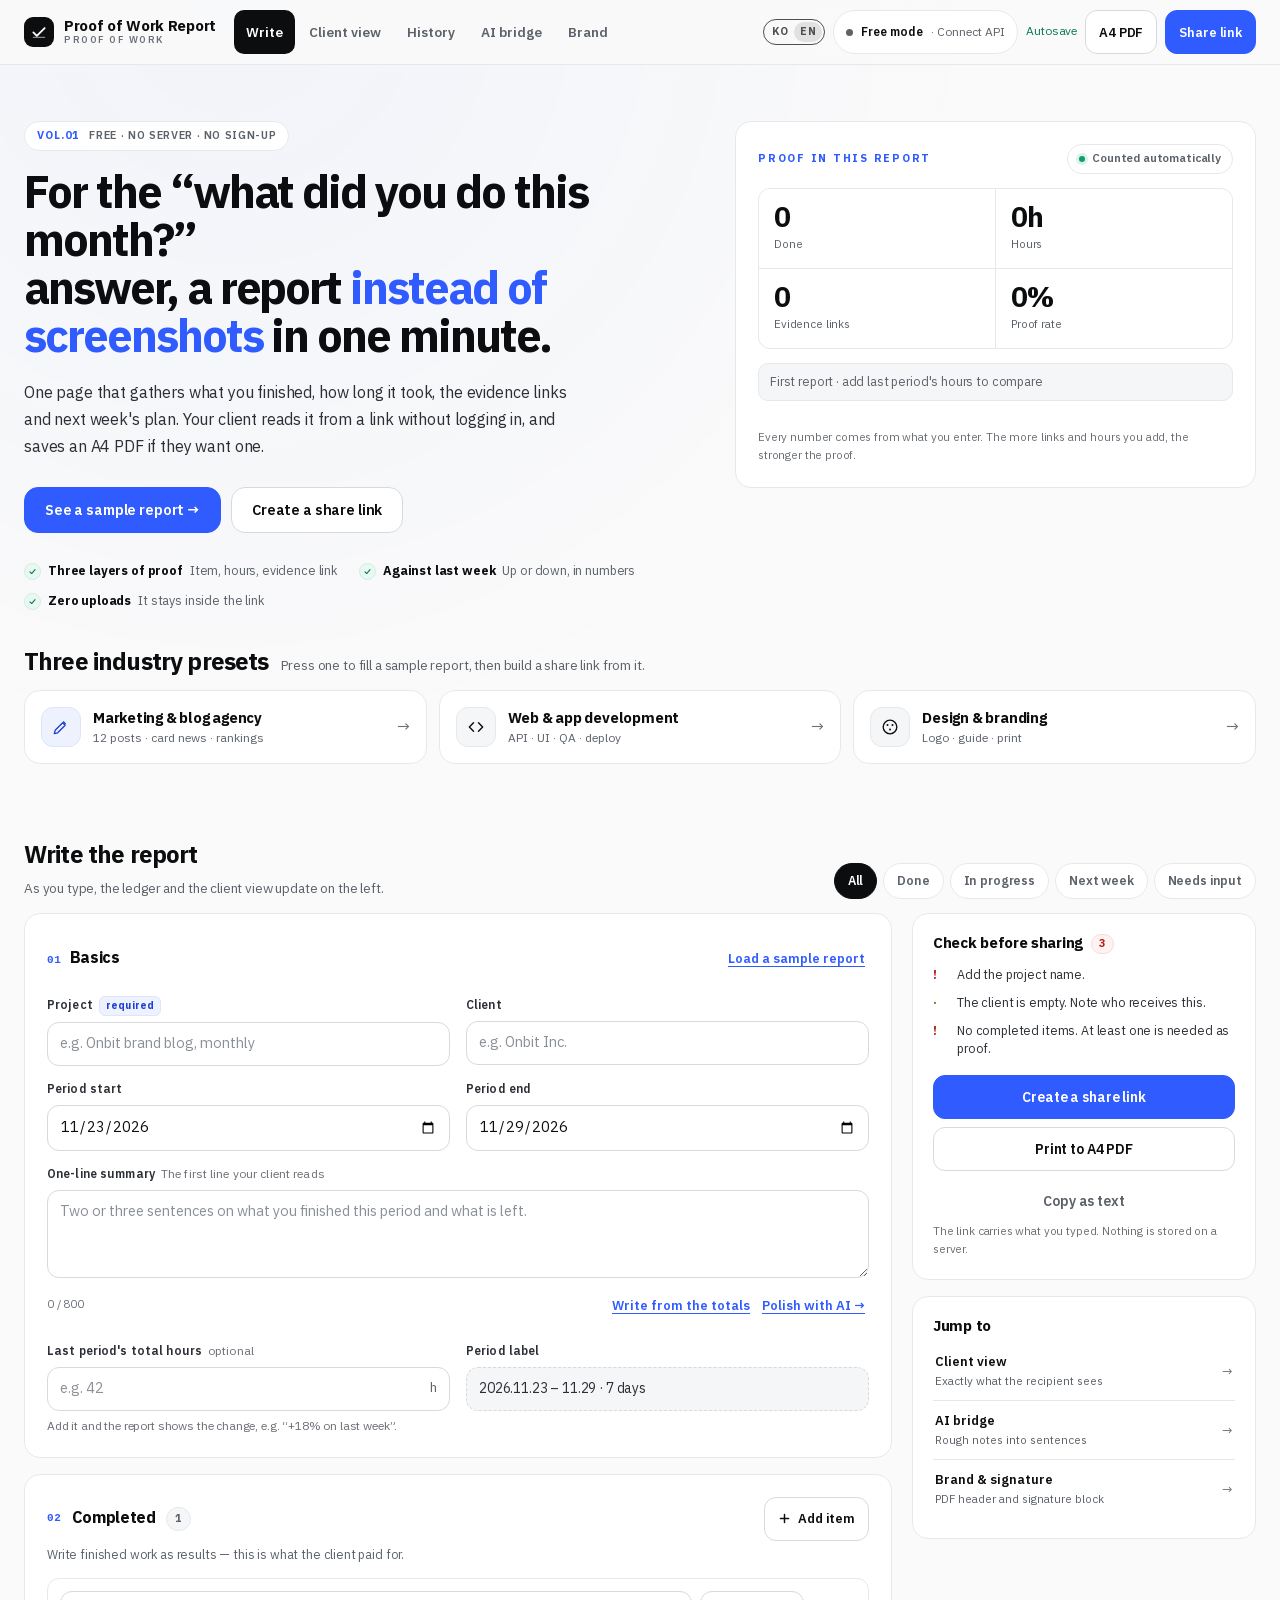
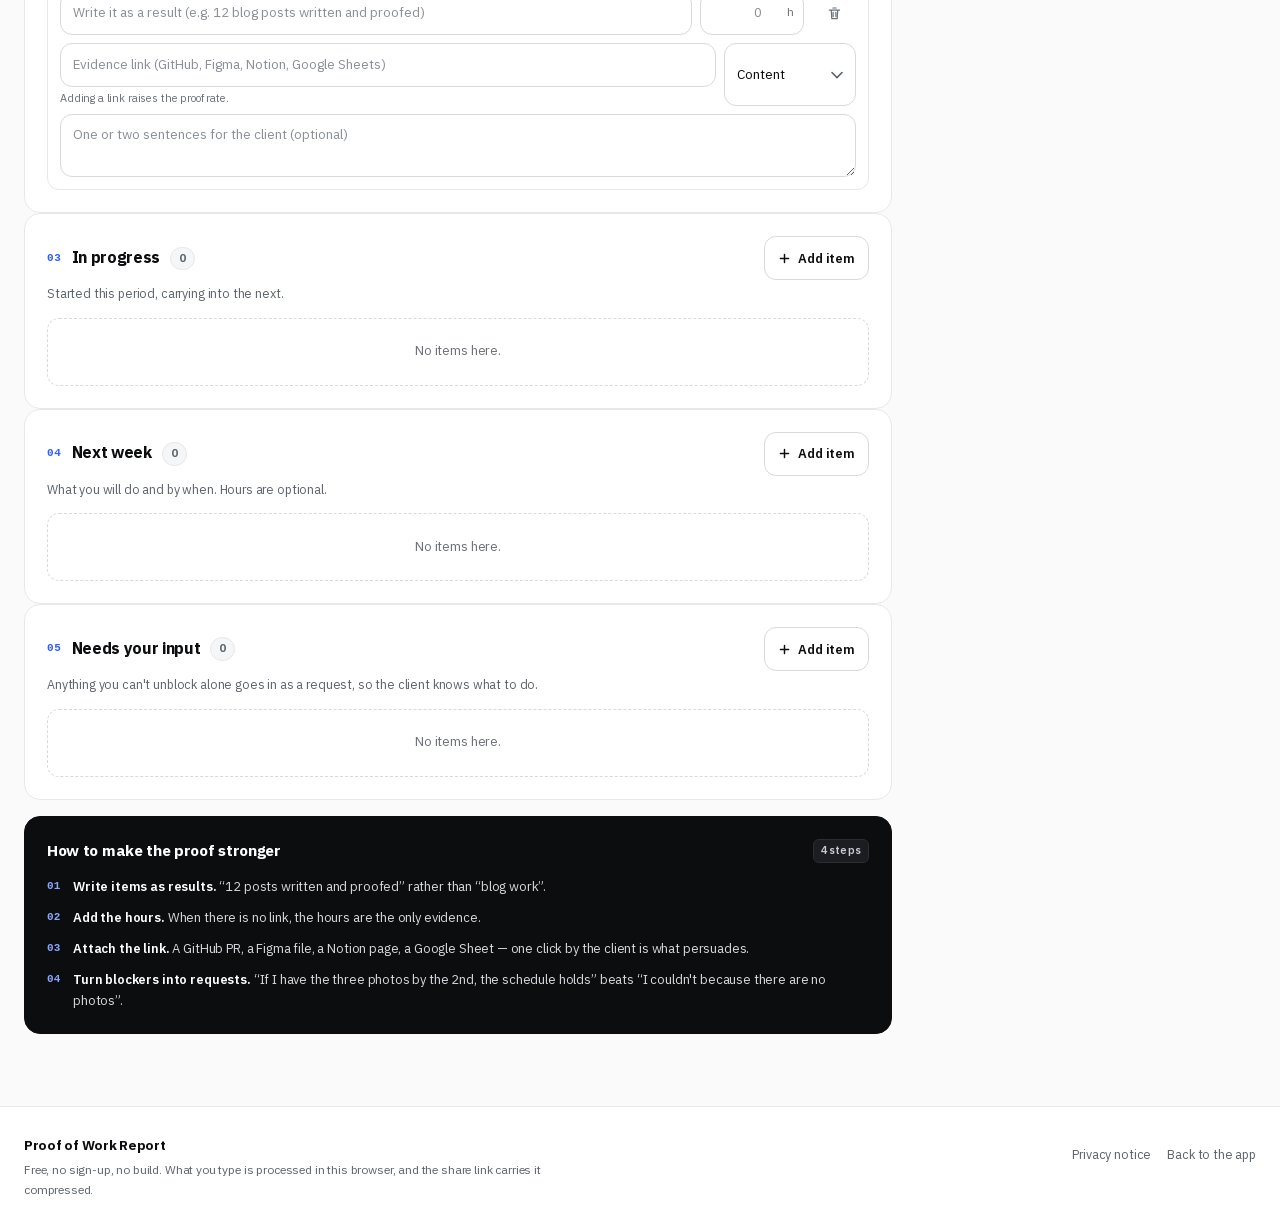
==== commit 57ab99ae: "feat(i18n): KO/EN automatic language switch (URL ?lang, localStorage onetap_lang, browser locale)" ====
--- a/index.html
+++ b/index.html
@@ -490,10 +490,12 @@
 
 <div class="toast-root" id="toast-root" aria-live="polite" aria-atomic="false"></div>
 
+<script src="assets/vendor/pako.min.js"></script>
 <script src="core.js"></script>
 <script src="data.js"></script>
 <script src="engines/pro-api-connector.js"></script>
 <script src="engines/pro-studio.js"></script>
 <script src="app.js"></script>
+<script src="i18n.js"></script>
 </body>
 </html>
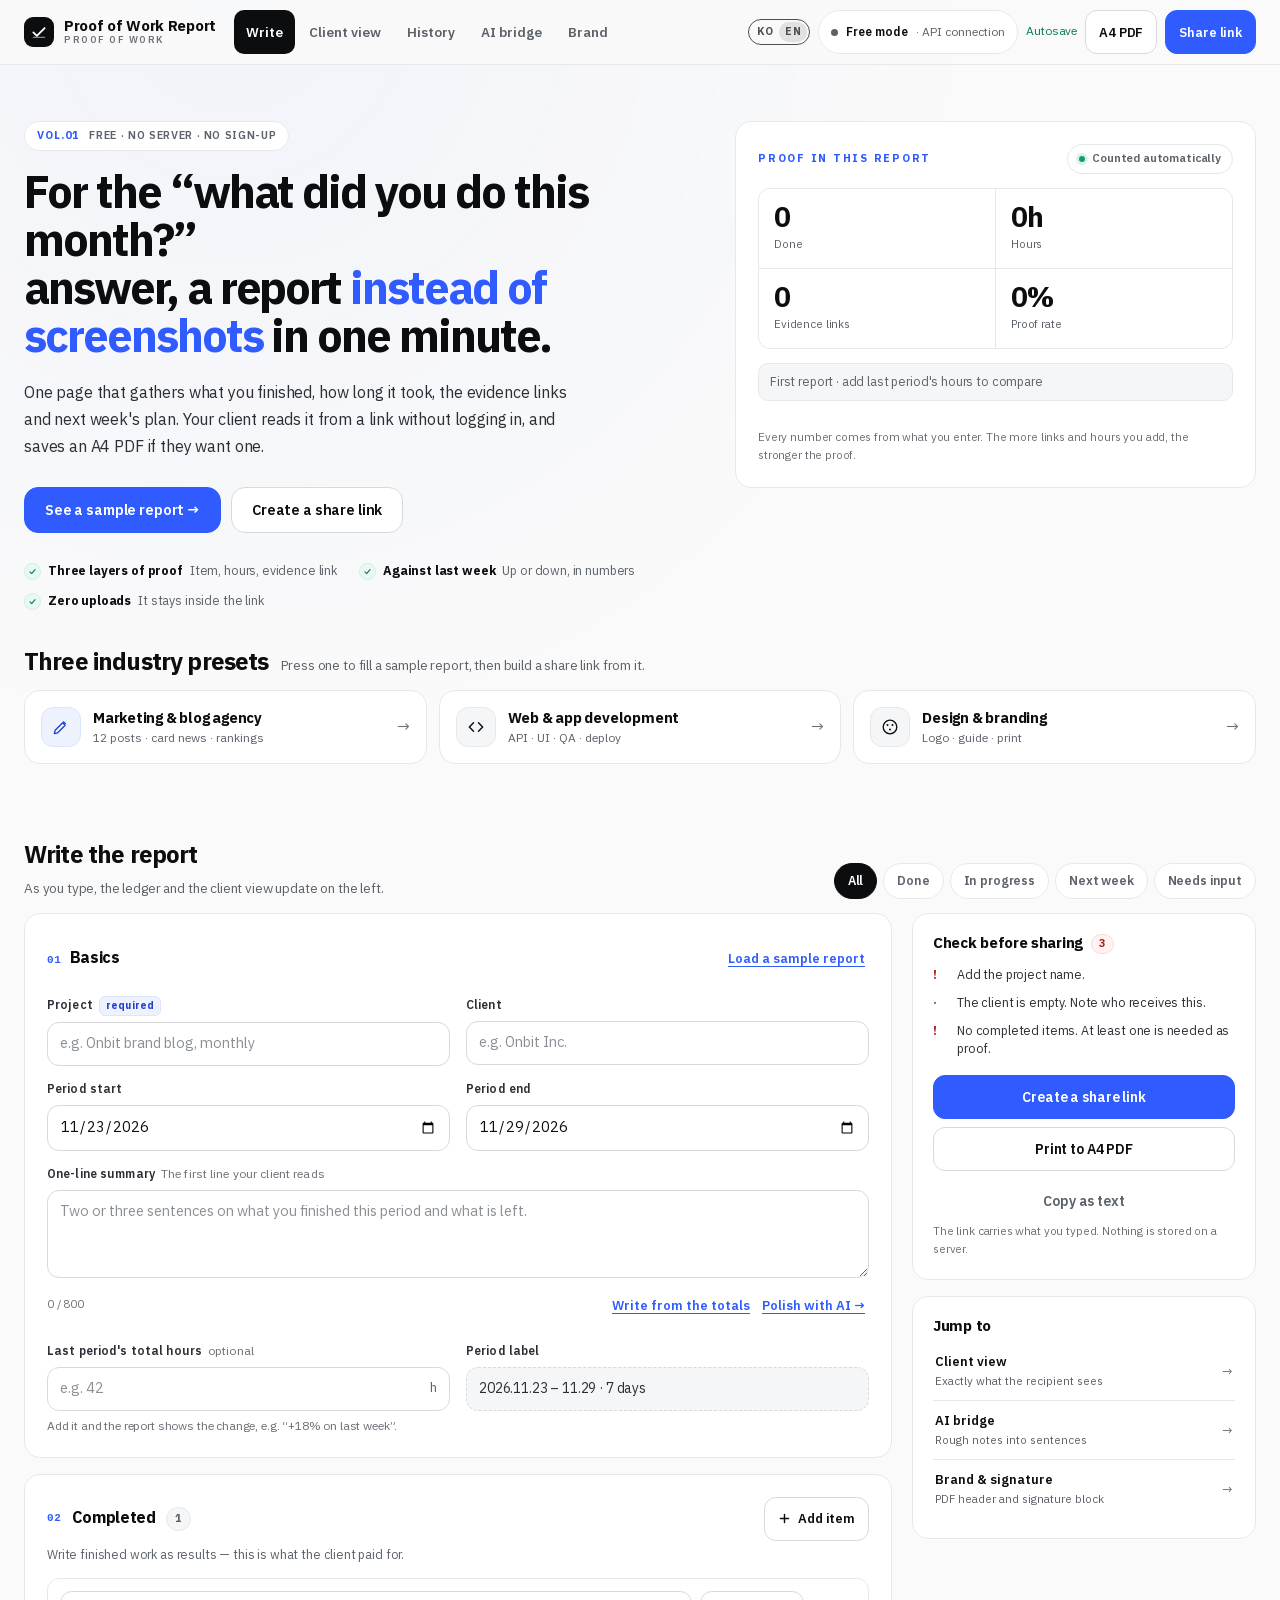
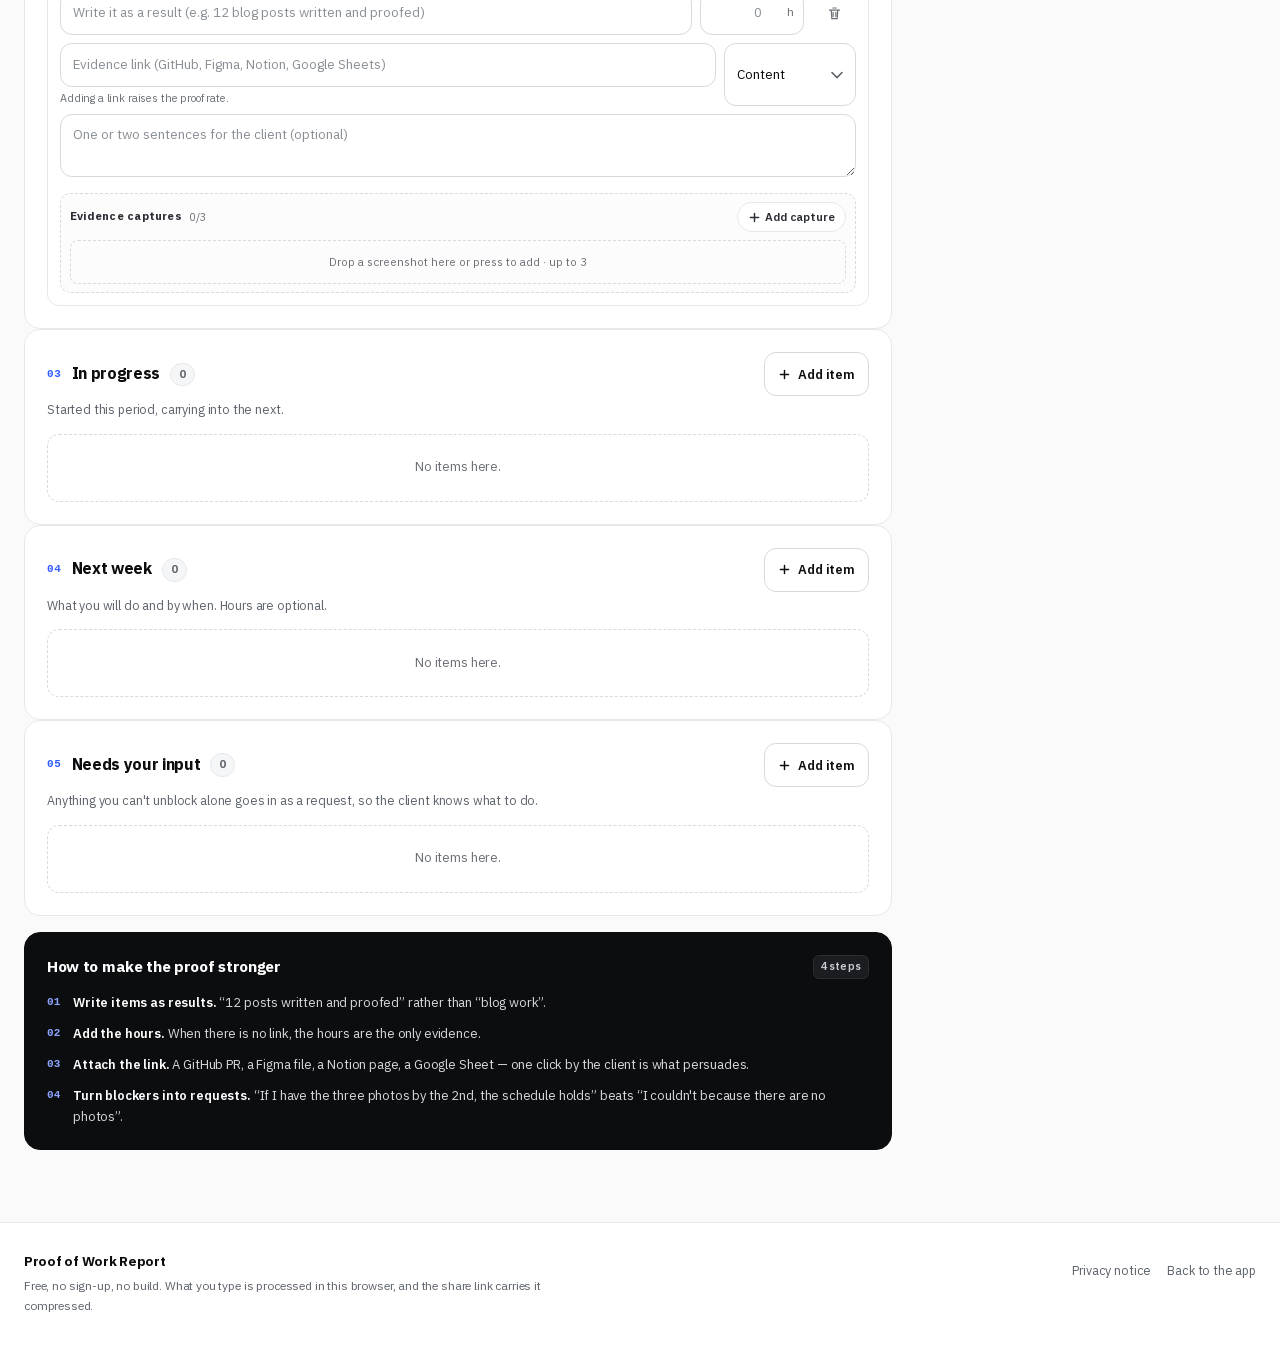
==== commit f9d7640d: "feat(v2): brand logo upload, report diagrams, per-item evidence captures, API connection test - Bran" ====
--- a/index.html
+++ b/index.html
@@ -285,6 +285,7 @@
         <button type="button" class="btn btn-primary btn-sm" id="btn-client-print">A4 PDF</button>
       </div>
     </div>
+    <p class="client-note" id="client-shot-note" hidden></p>
     <div class="report-paper" id="report-preview"></div>
   </section>
 
@@ -321,6 +322,25 @@
     </div>
 
     <div class="bridge-grid">
+      <section class="card pro-check" id="pro-check" aria-labelledby="pro-check-title">
+        <div class="card-head">
+          <h2 id="pro-check-title"><span class="idx">00</span> API 연결 테스트</h2>
+          <span class="pill" id="pro-check-pill">미검증</span>
+        </div>
+        <div class="pro-check-grid">
+          <div class="pro-check-state">
+            <p class="pro-check-provider"><b id="pro-check-provider">무료 모드</b><span id="pro-check-model">API 키를 연결하면 여기에 모델이 표시됩니다</span></p>
+            <p class="pro-check-msg" id="pro-check-msg" role="status" aria-live="polite">아직 연결을 확인하지 않았습니다. 테스트를 눌러 실제 응답을 확인하세요.</p>
+            <p class="pro-check-hint" id="pro-check-hint" hidden></p>
+            <p class="pro-check-time" id="pro-check-time"></p>
+          </div>
+          <div class="pro-check-actions">
+            <button type="button" class="btn btn-primary btn-sm" id="btn-pro-test"><span class="pro-test-ico" aria-hidden="true">🔌</span><span class="pro-test-label">API 연결 테스트</span></button>
+            <button type="button" class="btn btn-outline btn-sm" id="btn-pro-settings">키 설정 열기</button>
+          </div>
+        </div>
+        <p class="field-note" id="pro-check-note">실제 제공자에게 짧은 요청 1회(약 1토큰)를 보내 200 응답이 올 때만 “검증됨”으로 표시합니다. 요금은 각 API 계정에 청구됩니다.</p>
+      </section>
       <section class="card">
         <div class="card-head">
           <h2><span class="idx">01</span> 거친 메모</h2>
@@ -384,6 +404,25 @@
     <div class="brand-grid">
       <section class="card">
         <div class="card-head"><h2>브랜드</h2><span class="hint">가명으로 미리 채워져 있습니다</span></div>
+        <div class="logo-field">
+          <div class="logo-field-head">
+            <span class="logo-field-label">회사 로고 이미지 <span class="hint">PNG · JPG · WEBP · SVG</span></span>
+            <span class="pill" id="logo-size">없음</span>
+          </div>
+          <div class="logo-drop" id="logo-drop">
+            <div class="logo-thumb" id="logo-thumb" aria-hidden="true"></div>
+            <div class="logo-drop-body">
+              <b id="logo-state">로고 텍스트로 표시 중</b>
+              <small id="logo-hint">이미지를 끌어다 놓거나 파일을 고르세요. 큰 파일은 자동으로 줄여 저장합니다.</small>
+              <div class="logo-drop-actions">
+                <button type="button" class="btn btn-outline btn-sm" id="btn-logo-pick">이미지 선택</button>
+                <button type="button" class="btn btn-ghost btn-sm" id="btn-logo-clear" disabled>삭제</button>
+              </div>
+            </div>
+          </div>
+          <input type="file" id="logo-file" accept="image/png,image/jpeg,image/jpg,image/webp,image/svg+xml" hidden />
+          <p class="field-note">로고는 리포트 머리말·A4 PDF·공유 링크에 그대로 들어갑니다. SVG 는 안전한 래스터(PNG/WEBP)로 바꿔 저장합니다.</p>
+        </div>
         <div class="grid-2">
           <div class="field">
             <label for="b-logo">로고 텍스트</label>
@@ -481,6 +520,7 @@
       <span id="share-size">0자</span>
       <span id="share-warn" class="warn-text" hidden>링크가 깁니다. 항목을 줄이거나 메모를 짧게 해 주세요.</span>
     </div>
+    <p class="share-images" id="share-images" hidden></p>
     <div class="modal-actions">
       <button type="button" class="btn btn-outline" id="btn-open-share">새 탭에서 열기</button>
       <button type="button" class="btn btn-ghost" id="btn-share-close">닫기</button>
@@ -489,6 +529,9 @@
 </div>
 
 <div class="toast-root" id="toast-root" aria-live="polite" aria-atomic="false"></div>
+
+<!-- 증빙 캡처 파일 선택(모든 탭에서 동작하도록 화면 밖에 둔다) -->
+<input type="file" id="shot-file" accept="image/png,image/jpeg,image/webp,image/svg+xml" multiple hidden />
 
 <script src="assets/vendor/pako.min.js"></script>
 <script src="core.js"></script>
--- a/styles.css
+++ b/styles.css
@@ -1540,6 +1540,233 @@
   text-decoration: none;
 }
 .footer-links a:hover { color: var(--ink); text-decoration: underline; text-underline-offset: 3px; }
+
+/* ══════════════════════════════════════════════════════════
+   V2 — 로고 이미지 · 증빙 캡처 · 다이어그램 · API 연결 테스트
+   ══════════════════════════════════════════════════════════ */
+
+/* ── 브랜드: 로고 업로드 ──────────────────────────── */
+.logo-field { margin-bottom: 16px; }
+.logo-field-head { display: flex; align-items: center; gap: 8px; margin-bottom: 7px; }
+.logo-field-label { font-size: 12px; font-weight: 600; color: var(--ink-2); }
+.logo-field-label .hint { font-weight: 400; color: var(--muted-2); }
+.logo-field-head .pill { margin-left: auto; }
+.logo-drop {
+  display: flex;
+  align-items: center;
+  gap: 14px;
+  padding: 12px;
+  border: 1px dashed var(--line-2);
+  border-radius: var(--radius-sm);
+  background: var(--surface-2);
+  transition: border-color .15s, background .15s;
+}
+.logo-drop.is-drop { border-color: var(--accent); background: var(--accent-soft); }
+.logo-thumb {
+  width: 56px; height: 56px; flex: none;
+  border-radius: 10px;
+  display: inline-flex; align-items: center; justify-content: center;
+  background: var(--accent);
+  color: #fff; font-size: 20px; font-weight: 700;
+  overflow: hidden;
+}
+.logo-thumb.has-image { background: #fff; border: 1px solid var(--line); }
+.logo-thumb img { max-width: 100%; max-height: 100%; object-fit: contain; display: block; }
+.logo-drop-body { min-width: 0; display: flex; flex-direction: column; gap: 3px; }
+.logo-drop-body b { font-size: 12.5px; font-weight: 600; }
+.logo-drop-body small { font-size: 11.5px; color: var(--muted-2); line-height: 1.5; }
+.logo-drop-actions { display: flex; gap: 6px; flex-wrap: wrap; margin-top: 5px; }
+.logo-drop-actions .btn { min-height: 34px; padding: 6px 11px; font-size: 12.5px; }
+.logo-drop-actions .btn[disabled] { opacity: .45; cursor: not-allowed; }
+
+/* ── 작성: 항목별 증빙 캡처 ─────────────────────────── */
+.row-shots {
+  grid-column: 1 / -1;
+  margin-top: 8px;
+  padding: 8px 9px;
+  border: 1px dashed var(--line-2);
+  border-radius: var(--radius-xs);
+  background: #fcfcfd;
+  transition: border-color .15s, background .15s;
+}
+.row-shots.is-drop { border-color: var(--accent); background: var(--accent-soft); }
+.shots-head { display: flex; align-items: center; gap: 7px; }
+.shots-label { font-size: 11.5px; font-weight: 700; letter-spacing: .02em; color: var(--ink-2); }
+.shots-count { font-size: 11px; color: var(--muted-2); font-variant-numeric: tabular-nums; }
+.shot-add {
+  margin-left: auto;
+  display: inline-flex; align-items: center; gap: 4px;
+  border: 1px solid var(--line);
+  background: var(--surface);
+  color: var(--ink-2);
+  border-radius: 999px;
+  padding: 5px 10px;
+  font-size: 11.5px; font-weight: 600;
+  min-height: 30px;
+  cursor: pointer;
+}
+.shot-add:hover { border-color: var(--accent); color: var(--accent); }
+.shot-add[disabled] { opacity: .45; cursor: not-allowed; }
+.shot-grid { display: flex; flex-wrap: wrap; gap: 7px; margin-top: 8px; }
+.shot-grid:empty { display: none; }
+.shot-cell {
+  position: relative;
+  width: 74px; height: 56px;
+  border-radius: 8px;
+  border: 1px solid var(--line);
+  background: #fff;
+  overflow: hidden;
+  flex: none;
+}
+.shot-cell img { width: 100%; height: 100%; object-fit: cover; display: block; }
+.shot-del {
+  position: absolute; top: 2px; right: 2px;
+  width: 22px; height: 22px;
+  display: inline-flex; align-items: center; justify-content: center;
+  border: 0; border-radius: 6px;
+  background: rgba(12, 13, 15, .62);
+  color: #fff;
+  cursor: pointer;
+  padding: 0;
+}
+.shot-del svg { width: 12px; height: 12px; }
+.shot-del:hover { background: var(--danger); }
+.shot-more {
+  display: inline-flex; align-items: center; justify-content: center;
+  border-style: dashed;
+  background: transparent;
+  color: var(--muted-2);
+  cursor: pointer;
+}
+.shot-more:hover { border-color: var(--accent); color: var(--accent); }
+.shot-empty {
+  flex: 1 1 100%;
+  min-height: 44px;
+  border: 1px dashed var(--line-2);
+  border-radius: 8px;
+  background: transparent;
+  color: var(--muted-2);
+  font-size: 11.5px;
+  cursor: pointer;
+}
+.shot-empty:hover { border-color: var(--accent); color: var(--accent); }
+
+/* ── 리포트: 로고 이미지 · 캡처 카드 ──────────────── */
+.rep-logo-img-wrap {
+  display: inline-flex; align-items: center; justify-content: center;
+  width: 44px; height: 44px; flex: none;
+  border-radius: var(--radius-xs);
+  background: #fff;
+  border: 1px solid var(--line);
+  padding: 4px;
+  overflow: hidden;
+}
+.rep-logo-img { max-width: 100%; max-height: 100%; object-fit: contain; display: block; }
+.bp-logo {
+  max-width: 96px; max-height: 34px; object-fit: contain; display: block; flex: none;
+}
+.rep-shots { grid-column: 1 / -1; display: flex; flex-wrap: wrap; gap: 8px; margin-top: 8px; }
+.rep-shot {
+  margin: 0;
+  width: calc(33.333% - 6px);
+  min-width: 120px;
+  border: 1px solid var(--line);
+  border-radius: 8px;
+  overflow: hidden;
+  background: #fff;
+  break-inside: avoid;
+}
+.rep-shot img { display: block; width: 100%; height: auto; max-height: 150px; object-fit: cover; }
+
+/* ── 리포트: 다이어그램 ──────────────────────────── */
+.rep-viz {
+  display: grid;
+  grid-template-columns: minmax(0, 1fr) minmax(0, 1fr);
+  gap: 10px;
+  margin-top: 10px;
+  break-inside: avoid;
+  page-break-inside: avoid;
+}
+.viz-block {
+  border: 1px solid var(--line);
+  border-radius: var(--radius-xs);
+  padding: 12px 14px;
+  background: #fff;
+  min-width: 0;
+}
+.rep-viz > .viz-block:only-child { grid-column: 1 / -1; }
+.pro-check-time { margin: 4px 0 0; font-size: 11.5px; color: var(--muted-2); }
+.pro-check-hint { margin: 6px 0 0; font-size: 11.5px; line-height: 1.55; color: var(--warn); }
+.viz-title {
+  display: flex; align-items: baseline; gap: 6px;
+  margin: 0 0 8px;
+  font-size: 10px; font-weight: 700; letter-spacing: .12em;
+  text-transform: uppercase; color: var(--muted-2);
+}
+.viz-tail { margin-left: auto; font-size: 11px; letter-spacing: 0; text-transform: none; color: var(--ink-2); font-variant-numeric: tabular-nums; }
+.viz-body { display: flex; align-items: center; gap: 14px; }
+.viz-donut { flex: none; }
+.viz-donut-big { font-size: 17px; font-weight: 800; fill: var(--ink); letter-spacing: -.02em; }
+.viz-donut-cap { font-size: 7.5px; font-weight: 600; fill: var(--muted-2); letter-spacing: .06em; }
+.viz-legend { list-style: none; margin: 0; padding: 0; display: flex; flex-direction: column; gap: 4px; min-width: 0; flex: 1; }
+.viz-legend li { display: flex; align-items: center; gap: 6px; font-size: 11px; color: var(--ink-2); min-width: 0; }
+.viz-dot { width: 7px; height: 7px; border-radius: 2px; flex: none; }
+.viz-name { overflow: hidden; text-overflow: ellipsis; white-space: nowrap; }
+.viz-value { margin-left: auto; font-variant-numeric: tabular-nums; font-weight: 700; }
+.viz-pct { color: var(--muted-2); font-size: 10px; width: 30px; text-align: right; font-variant-numeric: tabular-nums; flex: none; }
+.viz-stack { display: flex; height: 12px; border-radius: 999px; overflow: hidden; background: var(--surface-2); }
+.viz-stack i { display: block; height: 100%; }
+.viz-stack i + i { box-shadow: inset 1px 0 0 rgba(255,255,255,.75); }
+.viz-flow { list-style: none; margin: 10px 0 0; padding: 0; display: flex; align-items: stretch; gap: 4px; }
+.viz-step {
+  flex: 1 1 0; min-width: 0;
+  display: flex; flex-direction: column; gap: 1px;
+  padding: 5px 7px;
+  border-radius: 7px;
+  background: var(--surface-2);
+  position: relative;
+}
+.viz-step + .viz-step::before {
+  content: '›';
+  position: absolute; left: -6px; top: 50%; transform: translateY(-50%);
+  font-size: 11px; color: var(--muted-2);
+}
+.viz-step b { font-size: 13px; font-weight: 800; font-variant-numeric: tabular-nums; letter-spacing: -.02em; }
+.viz-step span { font-size: 9.5px; color: var(--sub); white-space: nowrap; overflow: hidden; text-overflow: ellipsis; }
+.viz-step.is-done b { color: var(--rc, var(--accent)); }
+.viz-step.is-block b { color: var(--danger); }
+.viz-step.is-block { background: var(--danger-soft); }
+
+/* ── 클라이언트 뷰 안내 · 공유 모달 캡처 ───────────── */
+.client-note {
+  margin: 0 0 10px;
+  padding: 9px 12px;
+  border: 1px solid var(--warn-line);
+  background: var(--warn-soft);
+  color: var(--warn);
+  border-radius: var(--radius-xs);
+  font-size: 12px;
+  line-height: 1.55;
+}
+.share-images { margin: 8px 0 0; font-size: 12px; color: var(--sub); line-height: 1.5; }
+.share-images.is-warn { color: var(--warn); }
+
+/* ── AI 브리지: API 연결 테스트 ────────────────────── */
+.pro-check { grid-column: 1 / -1; }
+.pro-check-grid { display: flex; align-items: flex-start; gap: 14px; flex-wrap: wrap; }
+.pro-check-state { flex: 1 1 260px; min-width: 0; }
+.pro-check-provider { display: flex; flex-wrap: wrap; align-items: baseline; gap: 4px 8px; margin: 0; font-size: 14px; }
+.pro-check-provider b { font-weight: 700; }
+.pro-check-provider span { font-size: 12px; color: var(--muted-2); font-family: var(--mono); }
+.pro-check-msg { margin: 6px 0 0; font-size: 12.5px; line-height: 1.55; color: var(--ink-2); }
+.pro-check-msg.is-ok { color: var(--ok-ink); }
+.pro-check-msg.is-error { color: var(--danger); }
+.pro-check-msg.is-busy { color: var(--muted-2); }
+.pro-check-actions { display: flex; gap: 8px; flex-wrap: wrap; }
+.pro-check-actions .btn { min-height: 40px; }
+.pro-test-ico { margin-right: 6px; }
+.pro-check .field-note { margin-top: 10px; }
+#btn-pro-test[data-busy] { opacity: .7; cursor: progress; }
 
 /* ── 인쇄 ────────────────────────────────────────────── */
 
@@ -1602,6 +1829,24 @@
   #print-root .rep-section-head { break-after: avoid; page-break-after: avoid; }
   #print-root .rep-head { break-after: avoid; }
   #print-root .rep-titleblock { break-after: avoid; }
+  #print-root .rep-logo-img-wrap { width: 32px; height: 32px; border-radius: 5px; padding: 2px; }
+  #print-root .rep-viz { gap: 8px; margin-top: 10px; }
+  #print-root .viz-block { padding: 8px 10px; }
+  #print-root .viz-title { font-size: 7pt; margin-bottom: 5px; }
+  #print-root .viz-tail { font-size: 8pt; }
+  #print-root .viz-body { gap: 9px; }
+  #print-root .viz-donut { width: 74px; height: 74px; }
+  #print-root .viz-donut-big { font-size: 13px; }
+  #print-root .viz-donut-cap { font-size: 6.5px; }
+  #print-root .viz-legend li { font-size: 8pt; }
+  #print-root .viz-pct { font-size: 7pt; }
+  #print-root .viz-stack { height: 9px; }
+  #print-root .viz-step { padding: 4px 5px; }
+  #print-root .viz-step b { font-size: 9.5pt; }
+  #print-root .viz-step span { font-size: 6.5pt; }
+  #print-root .rep-shots { gap: 5px; margin-top: 5px; }
+  #print-root .rep-shot { width: calc(33.333% - 4px); min-width: 0; }
+  #print-root .rep-shot img { max-height: 38mm; object-fit: contain; }
   a { color: inherit; text-decoration: none; }
   #print-root .rep-link::after { content: ''; }
 }
@@ -1641,6 +1886,10 @@
 
 @media (max-width: 620px) {
   body { font-size: 14.5px; }
+  .rep-viz { grid-template-columns: minmax(0, 1fr); }
+  .rep-shot { width: calc(50% - 4px); min-width: 0; }
+  .pro-check-actions { width: 100%; }
+  .pro-check-actions .btn { flex: 1 1 auto; }
   .rail { grid-template-columns: minmax(0, 1fr); }
   .grid-2 { grid-template-columns: minmax(0, 1fr); }
   .card { padding: 16px; }
